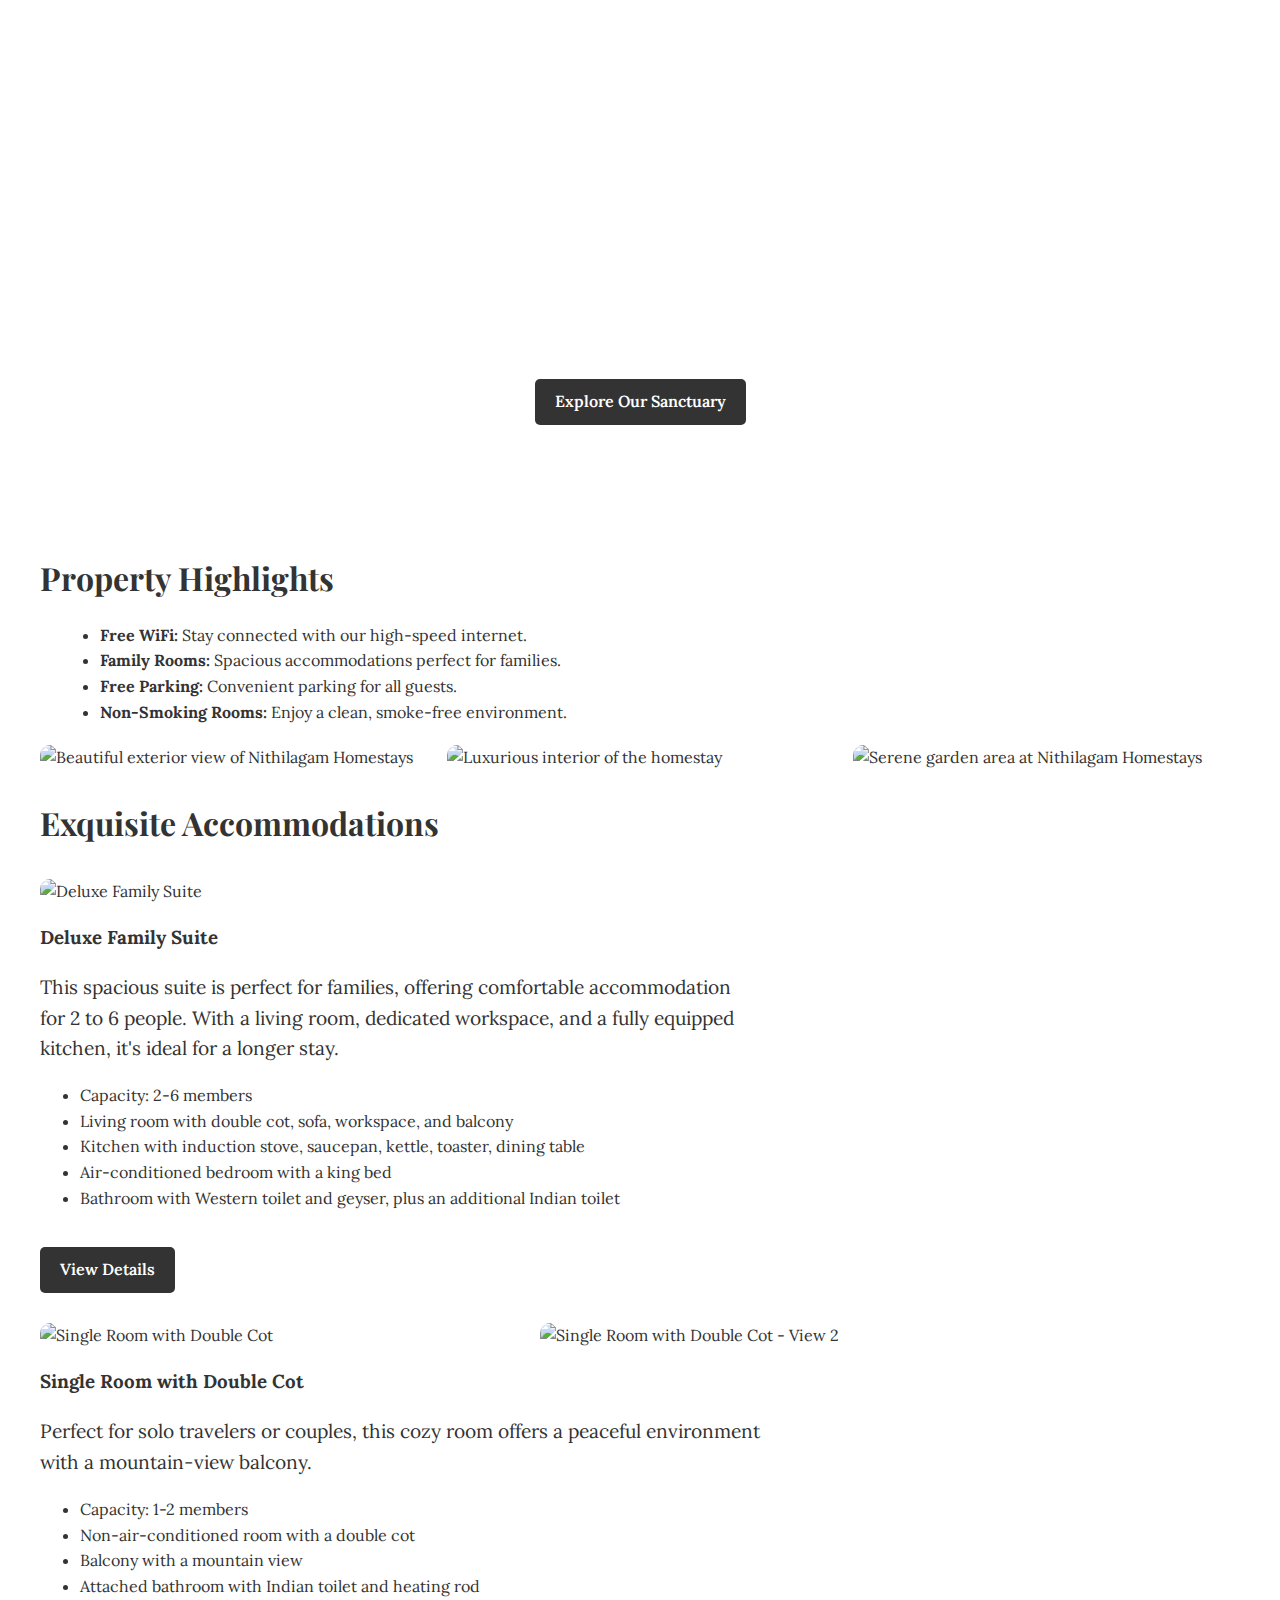
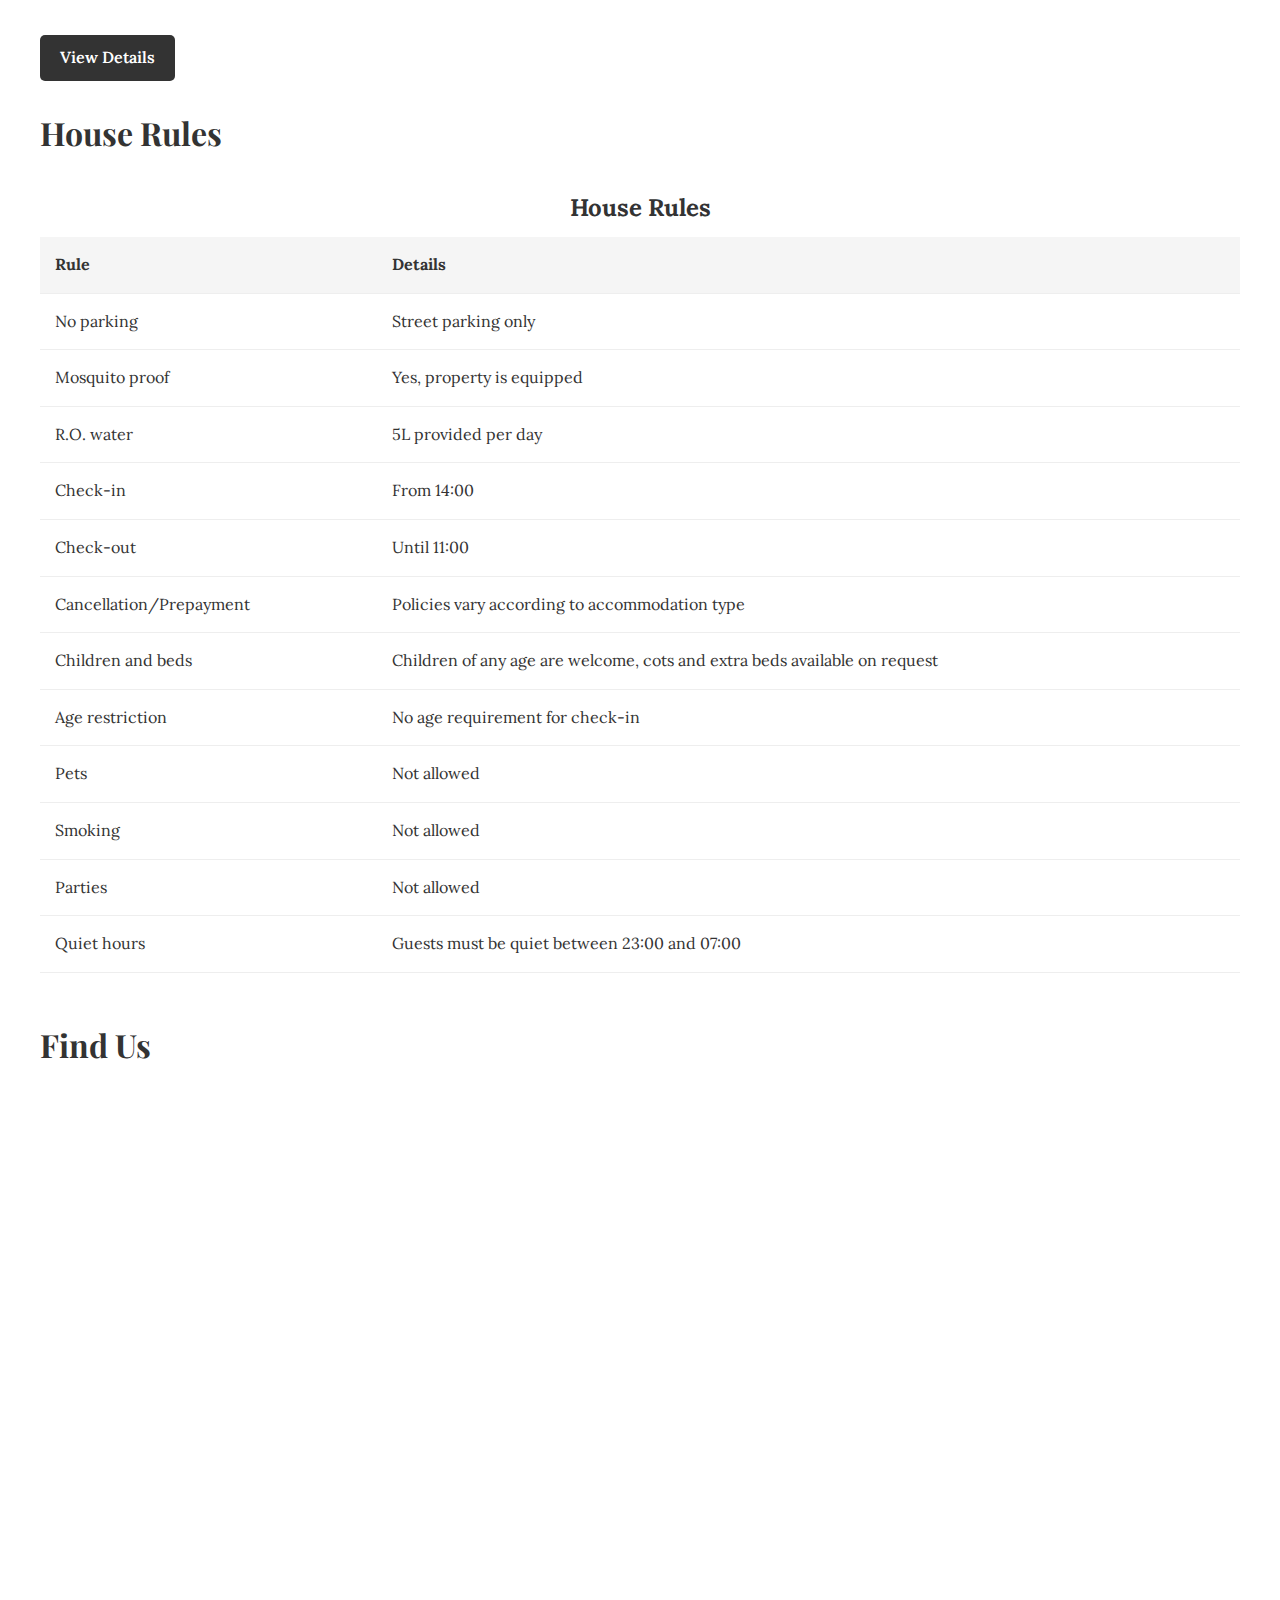
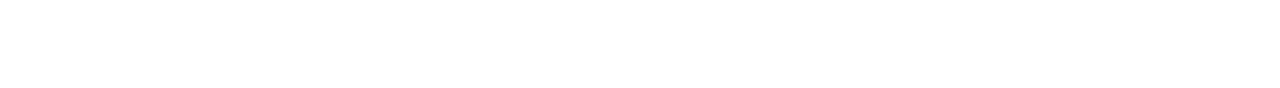
==== index.html @ 69c33ad0 "Update index.html" ====
<!DOCTYPE html>
<html lang="en">

<head>
    <meta charset="UTF-8">
    <meta name="viewport" content="width=device-width, initial-scale=1.0">
    <title>Nithilagam Homestays</title>
    <link rel="icon" href="https://github.com/varunleaf/Nithilagam.github.io/blob/main/public/download.jpeg" type="image/jpeg">
    <!-- Optimized Google Fonts Link -->
    <link href="https://fonts.googleapis.com/css2?family=Poppins:wght@400;600&family=Playfair+Display:wght@400;700&family=Lora:wght@400;700&display=swap" rel="stylesheet">
    <style>
        body {
            font-family: 'Lora', serif;
            margin: 0;
            padding: 0;
            color: #333;
            line-height: 1.6;
        }

        .container {
            max-width: 1200px;
            margin: 0 auto;
            padding: 20px;
        }

        header {
            text-align: center;
            padding: 0;
        }

        h1 {
            font-family: 'Playfair Display', serif;
            font-size: 3rem;
            font-weight: 700;
            margin-bottom: 10px;
        }

        p {
            font-size: 1.2rem;
            line-height: 1.6;
        }

        h2 {
            font-family: 'Playfair Display', serif;
            font-size: 2rem;
            font-weight: 700;
            margin-bottom: 20px;
        }

        .highlights ul {
            list-style: disc;
            margin-left: 20px;
        }

        .grid {
            display: grid;
            grid-template-columns: repeat(3, 1fr);
            gap: 20px;
            margin-top: 20px;
        }

        .grid img {
            width: 100%;
            height: auto;
            border-radius: 10px;
            loading: lazy;
        }

        .rooms .room {
            margin-top: 30px;
            display: flex;
            align-items: flex-start;
            flex-wrap: wrap;
        }

        .rooms .room img {
            width: 40%;
            margin-right: 20px;
            border-radius: 10px;
            loading: lazy;
        }

        .rooms .room .room-details {
            width: 60%;
        }

        .contact {
            margin-top: 50px;
        }

        .button {
            display: inline-block;
            background-color: #333;
            color: white;
            padding: 10px 20px;
            text-decoration: none;
            border-radius: 5px;
            margin-top: 20px;
            font-weight: 600;
            transition: background-color 0.3s;
        }

        .button:hover {
            background-color: #555;
        }

        .text-center {
            text-align: center;
        }

        .hero {
            background-size: cover;
            background-position: center;
            color: white;
            padding: 100px 0;
            text-align: center;
        }

        .map-container {
            position: relative;
            width: 100%;
            height: 0;
            padding-bottom: 56.25%;
            overflow: hidden;
            margin-top: 20px;
        }

        .map-container iframe {
            position: absolute;
            top: 0;
            left: 0;
            width: 100%;
            height: 100%;
        }

        /* Contact form styling */
        .contact-form input[type="text"],
        .contact-form input[type="email"],
        .contact-form textarea {
            width: 100%;
            padding: 10px;
            margin-bottom: 10px;
            border: 1px solid #ccc;
            border-radius: 5px;
        }

        .contact-form button[type="submit"] {
            background-color: #007bff;
            color: white;
            padding: 10px 20px;
            border: none;
            border-radius: 5px;
            cursor: pointer;
        }

        /* Table styling */
        table {
            width: 100%;
            border-collapse: collapse;
            margin-top: 30px;
            font-family: 'Lora', serif;
        }

        th,
        td {
            padding: 15px;
            text-align: left;
            border-bottom: 1px solid #eee;
        }

        th {
            background-color: #f5f5f5;
            font-weight: bold;
        }

        table caption {
            font-size: 1.5rem;
            font-weight: bold;
            margin-bottom: 10px;
            text-align: center;
        }

        /* Responsive Design Enhancements */
        @media (max-width: 768px) {
            .grid {
                grid-template-columns: 1fr;
            }

            .rooms .room {
                flex-direction: column;
                align-items: center;
            }

            .rooms .room img {
                width: 100%;
                margin-right: 0;
                margin-bottom: 20px;
            }

            .rooms .room .room-details {
                width: 100%;
            }
        }
    </style>
</head>

<body>
    <div class="container">
        <header>
            <div class="hero" style="background-image: url('https://raw.githubusercontent.com/varunleaf/Nithilagam.github.io/main/public/images/image_1.jpg');">
                <h1>Nithilagam Homestays</h1>
                <p>Indulge in the serenity and refined comfort of Nithilagam Homestays, a haven of tranquility nestled amidst the breathtaking landscapes of India. Our exclusive retreat offers discerning travelers an unforgettable escape, where personalized service and exquisite accommodations create an experience of unparalleled luxury.</p>
                <a class="button" href="https://www.booking.com/hotel/in/nithilagam-homestays.en-gb.html">Explore Our Sanctuary</a>
            </div>
        </header>

        <section class="highlights">
            <h2>Property Highlights</h2>
            <ul>
                <li><strong>Free WiFi:</strong> Stay connected with our high-speed internet.</li>
                <li><strong>Family Rooms:</strong> Spacious accommodations perfect for families.</li>
                <li><strong>Free Parking:</strong> Convenient parking for all guests.</li>
                <li><strong>Non-Smoking Rooms:</strong> Enjoy a clean, smoke-free environment.</li>
            </ul>
            <div class="grid">
                <img src="https://raw.githubusercontent.com/varunleaf/Nithilagam.github.io/main/public/images/image_1.jpg" alt="Beautiful exterior view of Nithilagam Homestays" loading="lazy">
                <img src="https://raw.githubusercontent.com/varunleaf/Nithilagam.github.io/main/public/images/image_2.jpg" alt="Luxurious interior of the homestay" loading="lazy">
                <img src="https://raw.githubusercontent.com/varunleaf/Nithilagam.github.io/main/public/images/image_3.jpg" alt="Serene garden area at Nithilagam Homestays" loading="lazy">
            </div>
        </section>

        <section class="rooms">
            <h2>Exquisite Accommodations</h2>

            <!-- Deluxe Family Suite -->
            <div class="room">
                <img src="https://raw.githubusercontent.com/varunleaf/Nithilagam.github.io/main/public/images/image_4.jpg" alt="Deluxe Family Suite" loading="lazy">
                <div class="room-details">
                    <h3>Deluxe Family Suite</h3>
                    <p>This spacious suite is perfect for families, offering comfortable accommodation for 2 to 6 people. With a living room, dedicated workspace, and a fully equipped kitchen, it's ideal for a longer stay.</p>
                    <ul>
                        <li>Capacity: 2-6 members</li>
                        <li>Living room with double cot, sofa, workspace, and balcony</li>
                        <li>Kitchen with induction stove, saucepan, kettle, toaster, dining table</li>
                        <li>Air-conditioned bedroom with a king bed</li>
                        <li>Bathroom with Western toilet and geyser, plus an additional Indian toilet</li>
                    </ul>
                    <a href="https://www.booking.com/hotel/in/nithilagam-homestays.en-gb.html" class="button">View Details</a>
                </div>
            </div>

            <!-- Single Room with Double Cot -->
            <div class="room">
                <img src="https://raw.githubusercontent.com/varunleaf/Nithilagam.github.io/main/public/images/image_7.jpg" alt="Single Room with Double Cot" loading="lazy">
                <img src="https://raw.githubusercontent.com/varunleaf/Nithilagam.github.io/main/public/images/image_8.jpg" alt="Single Room with Double Cot - View 2" loading="lazy">
                <div class="room-details">
                    <h3>Single Room with Double Cot</h3>
                    <p>Perfect for solo travelers or couples, this cozy room offers a peaceful environment with a mountain-view balcony.</p>
                    <ul>
                        <li>Capacity: 1-2 members</li>
                        <li>Non-air-conditioned room with a double cot</li>
                        <li>Balcony with a mountain view</li>
                        <li>Attached bathroom with Indian toilet and heating rod</li>
                    </ul>
                    <a href="https://www.booking.com/hotel/in/nithilagam-homestays.en-gb.html" class="button">View Details</a>
                </div>
            </div>
        </section>

        <section class="rules">
            <h2>House Rules</h2>
            <table>
                <caption>House Rules</caption>
                <thead>
                    <tr>
                        <th>Rule</th>
                        <th>Details</th>
                    </tr>
                </thead>
                <tbody>
                    <tr>
                        <td>No parking</td>
                        <td>Street parking only</td>
                    </tr>
                    <tr>
                        <td>Mosquito proof</td>
                        <td>Yes, property is equipped</td>
                    </tr>
                    <tr>
                        <td>R.O. water</td>
                        <td>5L provided per day</td>
                    </tr>
                    <tr>
                        <td>Check-in</td>
                        <td>From 14:00</td>
                    </tr>
                    <tr>
                        <td>Check-out</td>
                        <td>Until 11:00</td>
                    </tr>
                    <tr>
                        <td>Cancellation/Prepayment</td>
                        <td>Policies vary according to accommodation type</td>
                    </tr>
                    <tr>
                        <td>Children and beds</td>
                        <td>Children of any age are welcome, cots and extra beds available on request</td>
                    </tr>
                    <tr>
                        <td>Age restriction</td>
                        <td>No age requirement for check-in</td>
                    </tr>
                    <tr>
                        <td>Pets</td>
                        <td>Not allowed</td>
                    </tr>
                    <tr>
                        <td>Smoking</td>
                        <td>Not allowed</td>
                    </tr>
                    <tr>
                        <td>Parties</td>
                        <td>Not allowed</td>
                    </tr>
                    <tr>
                        <td>Quiet hours</td>
                        <td>Guests must be quiet between 23:00 and 07:00</td>
                    </tr>
                </tbody>
            </table>
        </section>

        <section class="map-container">
            <h2>Find Us</h2>
            <iframe src="https://www.google.com/maps?q=63MC+QW+Tiruvannamalai,+Tamil+Nadu&output=embed" frameborder="0" allowfullscreen></iframe>
        </section>
    </div>
</body>

</html>
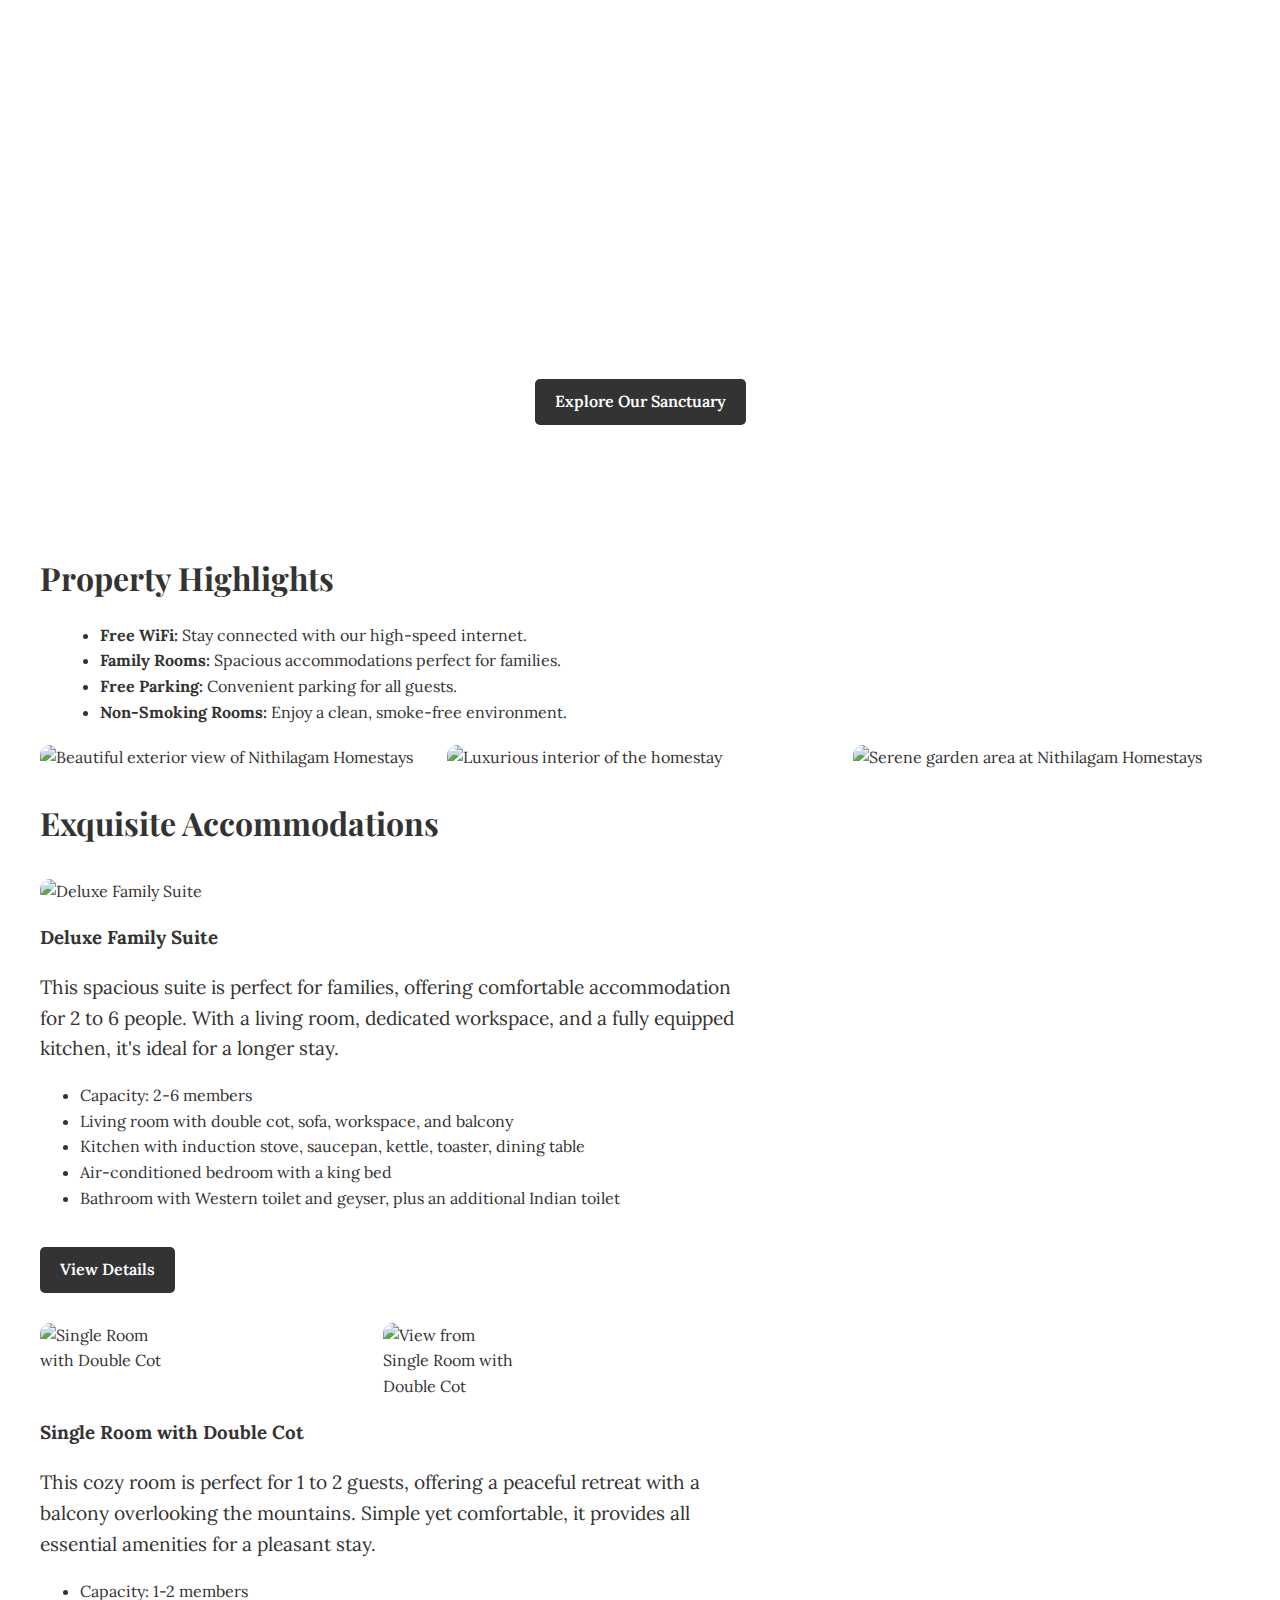
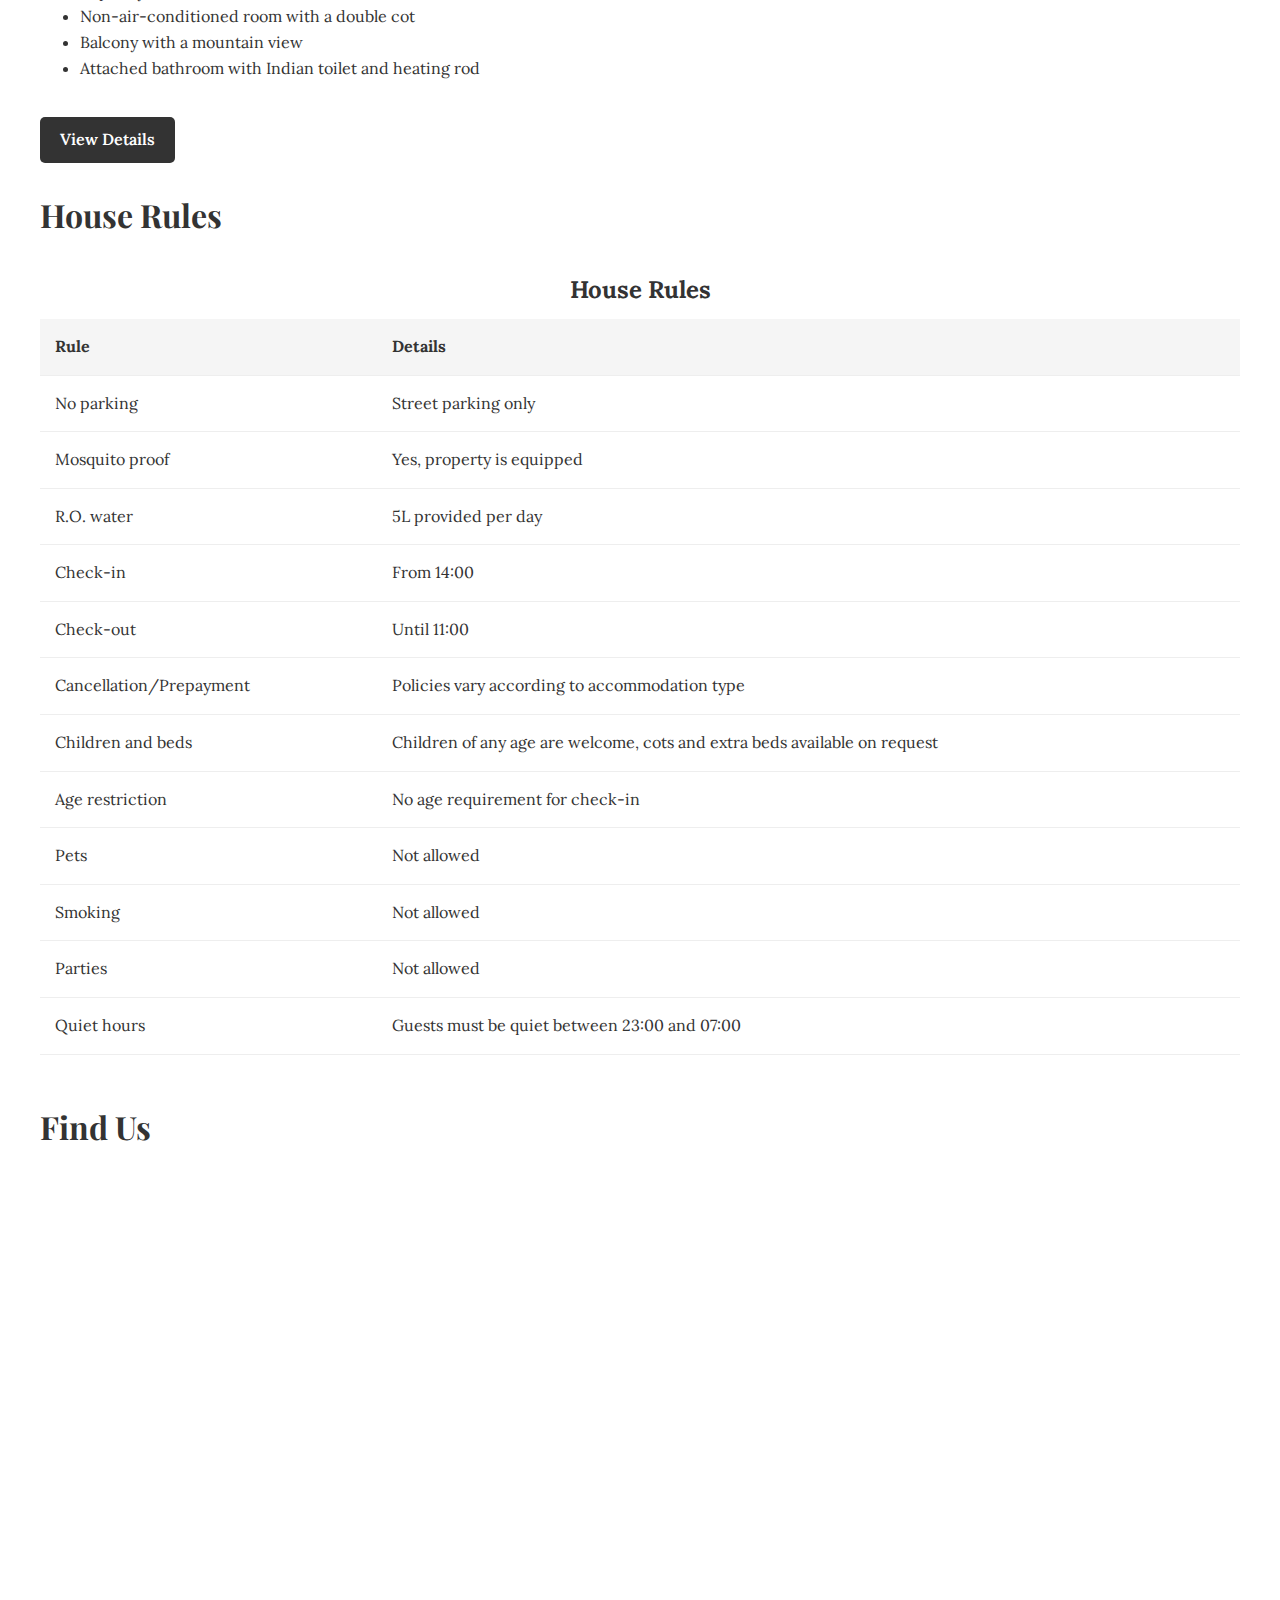
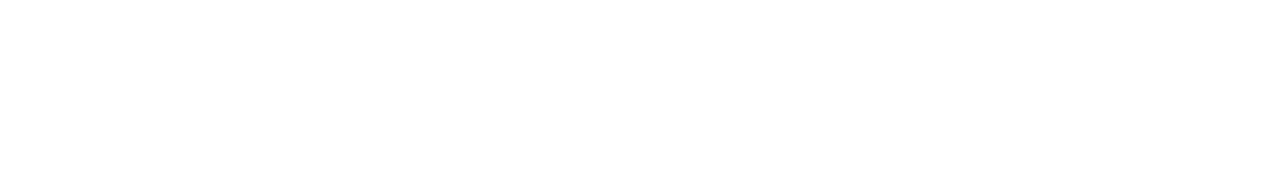
==== commit 2c1c272c: "Update index.html" ====
--- a/index.html
+++ b/index.html
@@ -200,6 +200,18 @@
             .rooms .room .room-details {
                 width: 100%;
             }
+        }
+
+        /* Compact Images */
+        .compact-images {
+            display: grid;
+            grid-template-columns: 1fr 1fr;
+            gap: 10px;
+        }
+
+        .compact-images img {
+            width: 100%;
+            border-radius: 10px;
         }
     </style>
 </head>
@@ -251,11 +263,13 @@
 
             <!-- Single Room with Double Cot -->
             <div class="room">
-                <img src="https://raw.githubusercontent.com/varunleaf/Nithilagam.github.io/main/public/images/image_7.jpg" alt="Single Room with Double Cot" loading="lazy">
-                <img src="https://raw.githubusercontent.com/varunleaf/Nithilagam.github.io/main/public/images/image_8.jpg" alt="Single Room with Double Cot - View 2" loading="lazy">
+                <div class="compact-images">
+                    <img src="https://raw.githubusercontent.com/varunleaf/Nithilagam.github.io/main/public/images/image_7.jpg" alt="Single Room with Double Cot" loading="lazy">
+                    <img src="https://raw.githubusercontent.com/varunleaf/Nithilagam.github.io/main/public/images/image_8.jpg" alt="View from Single Room with Double Cot" loading="lazy">
+                </div>
                 <div class="room-details">
                     <h3>Single Room with Double Cot</h3>
-                    <p>Perfect for solo travelers or couples, this cozy room offers a peaceful environment with a mountain-view balcony.</p>
+                    <p>This cozy room is perfect for 1 to 2 guests, offering a peaceful retreat with a balcony overlooking the mountains. Simple yet comfortable, it provides all essential amenities for a pleasant stay.</p>
                     <ul>
                         <li>Capacity: 1-2 members</li>
                         <li>Non-air-conditioned room with a double cot</li>
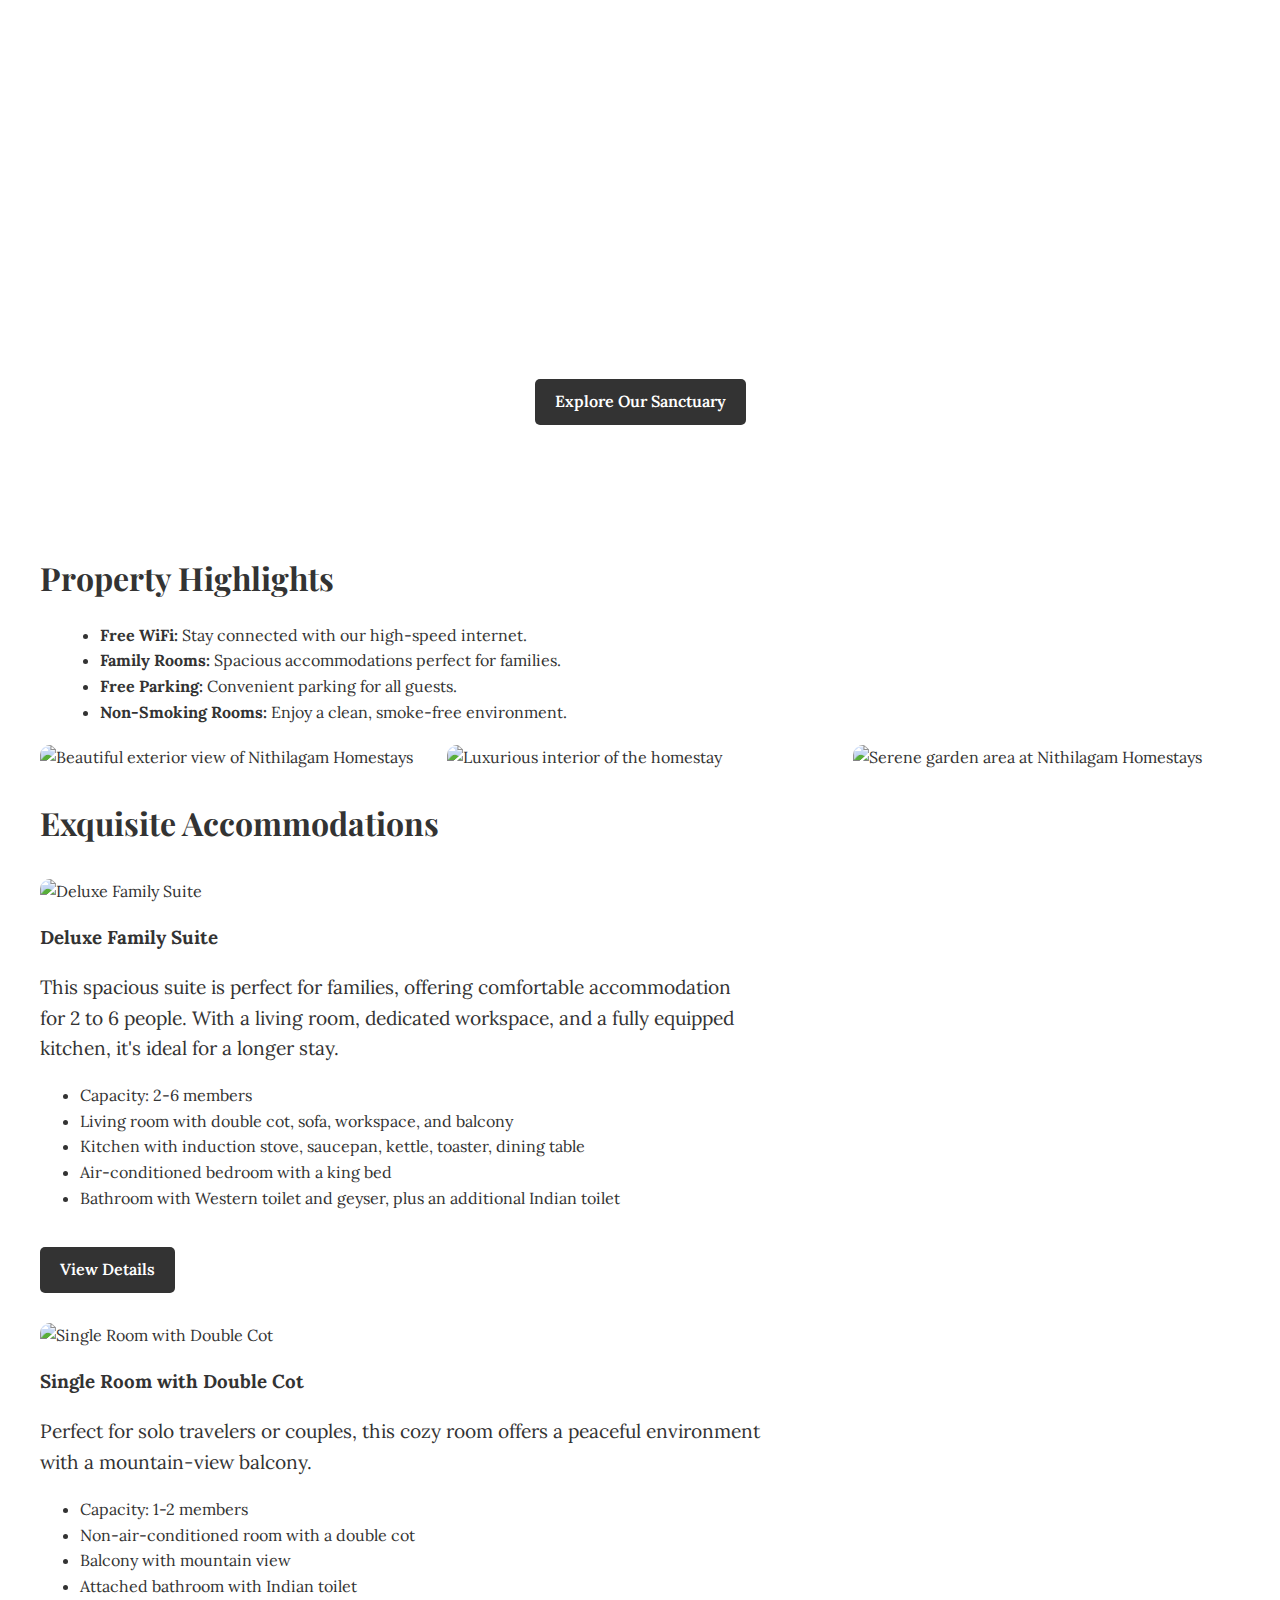
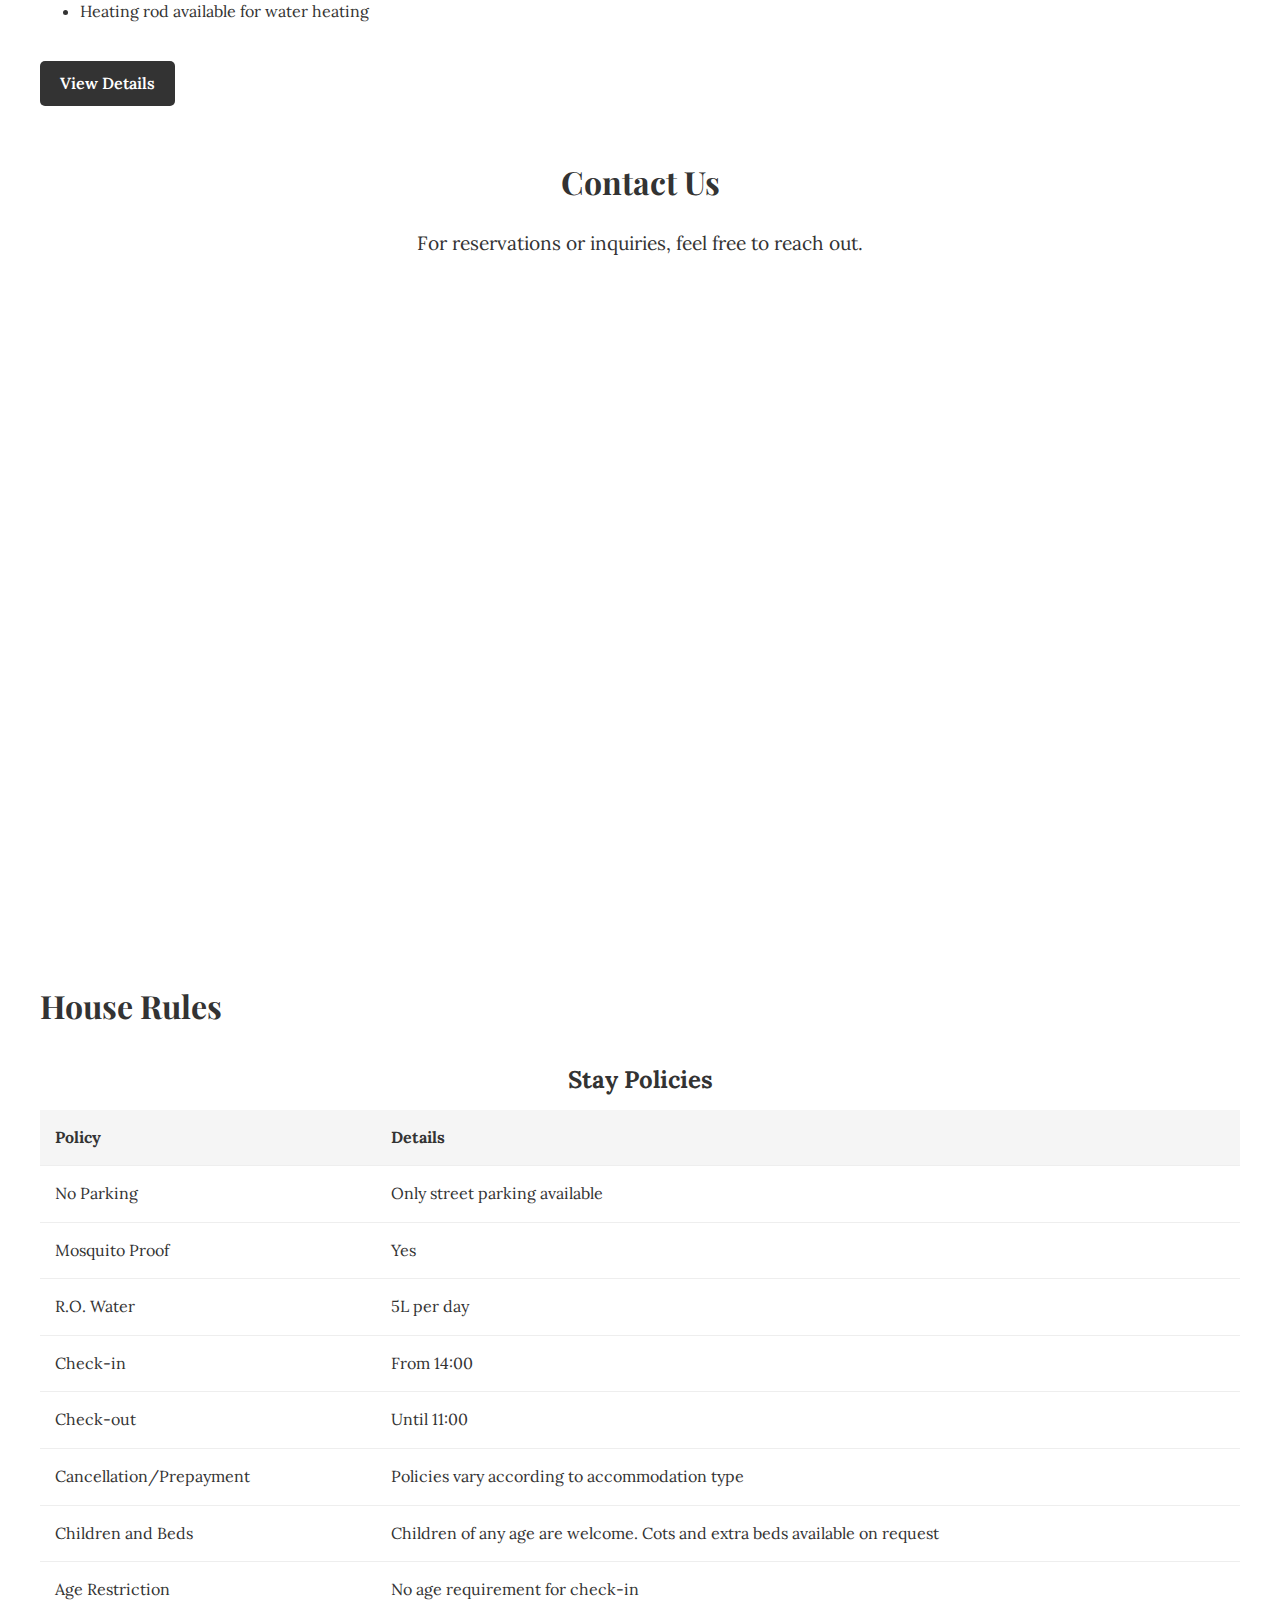
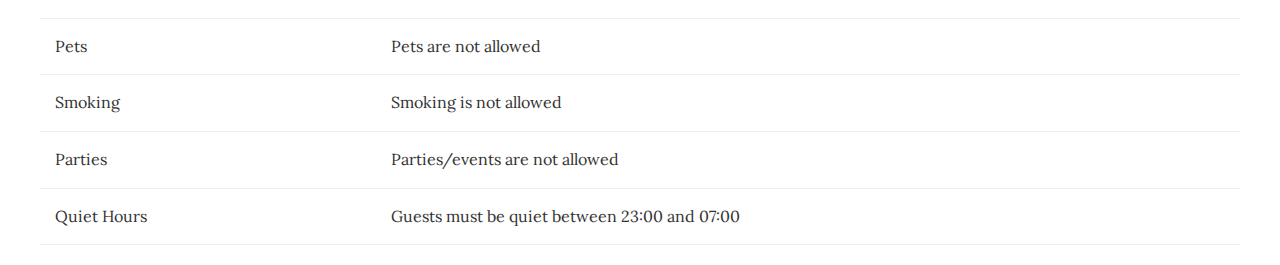
==== commit 17df5f28: "Update index.html" ====
--- a/index.html
+++ b/index.html
@@ -200,18 +200,6 @@
             .rooms .room .room-details {
                 width: 100%;
             }
-        }
-
-        /* Compact Images */
-        .compact-images {
-            display: grid;
-            grid-template-columns: 1fr 1fr;
-            gap: 10px;
-        }
-
-        .compact-images img {
-            width: 100%;
-            border-radius: 10px;
         }
     </style>
 </head>
@@ -263,90 +251,89 @@
 
             <!-- Single Room with Double Cot -->
             <div class="room">
-                <div class="compact-images">
-                    <img src="https://raw.githubusercontent.com/varunleaf/Nithilagam.github.io/main/public/images/image_7.jpg" alt="Single Room with Double Cot" loading="lazy">
-                    <img src="https://raw.githubusercontent.com/varunleaf/Nithilagam.github.io/main/public/images/image_8.jpg" alt="View from Single Room with Double Cot" loading="lazy">
-                </div>
+                <img src="https://raw.githubusercontent.com/varunleaf/Nithilagam.github.io/main/public/images/image_5.jpg" alt="Single Room with Double Cot" loading="lazy">
                 <div class="room-details">
                     <h3>Single Room with Double Cot</h3>
-                    <p>This cozy room is perfect for 1 to 2 guests, offering a peaceful retreat with a balcony overlooking the mountains. Simple yet comfortable, it provides all essential amenities for a pleasant stay.</p>
+                    <p>Perfect for solo travelers or couples, this cozy room offers a peaceful environment with a mountain-view balcony.</p>
                     <ul>
                         <li>Capacity: 1-2 members</li>
                         <li>Non-air-conditioned room with a double cot</li>
-                        <li>Balcony with a mountain view</li>
-                        <li>Attached bathroom with Indian toilet and heating rod</li>
+                        <li>Balcony with mountain view</li>
+                        <li>Attached bathroom with Indian toilet</li>
+                        <li>Heating rod available for water heating</li>
                     </ul>
                     <a href="https://www.booking.com/hotel/in/nithilagam-homestays.en-gb.html" class="button">View Details</a>
                 </div>
             </div>
         </section>
 
+        <section class="contact">
+            <h2 class="text-center">Contact Us</h2>
+            <p class="text-center">For reservations or inquiries, feel free to reach out.</p>
+
+            <div class="map-container">
+                <iframe src="https://maps.google.com/maps?q=63MC%2BQW%20Tiruvannamalai%2C%20Tamil%20Nadu&t=&z=13&ie=UTF8&iwloc=&output=embed" frameborder="0" style="border:0;" allowfullscreen="" aria-hidden="false" tabindex="0"></iframe>
+            </div>
+        </section>
+
+        <!-- House Rules Section -->
         <section class="rules">
             <h2>House Rules</h2>
             <table>
-                <caption>House Rules</caption>
-                <thead>
-                    <tr>
-                        <th>Rule</th>
-                        <th>Details</th>
-                    </tr>
-                </thead>
-                <tbody>
-                    <tr>
-                        <td>No parking</td>
-                        <td>Street parking only</td>
-                    </tr>
-                    <tr>
-                        <td>Mosquito proof</td>
-                        <td>Yes, property is equipped</td>
-                    </tr>
-                    <tr>
-                        <td>R.O. water</td>
-                        <td>5L provided per day</td>
-                    </tr>
-                    <tr>
-                        <td>Check-in</td>
-                        <td>From 14:00</td>
-                    </tr>
-                    <tr>
-                        <td>Check-out</td>
-                        <td>Until 11:00</td>
-                    </tr>
-                    <tr>
-                        <td>Cancellation/Prepayment</td>
-                        <td>Policies vary according to accommodation type</td>
-                    </tr>
-                    <tr>
-                        <td>Children and beds</td>
-                        <td>Children of any age are welcome, cots and extra beds available on request</td>
-                    </tr>
-                    <tr>
-                        <td>Age restriction</td>
-                        <td>No age requirement for check-in</td>
-                    </tr>
-                    <tr>
-                        <td>Pets</td>
-                        <td>Not allowed</td>
-                    </tr>
-                    <tr>
-                        <td>Smoking</td>
-                        <td>Not allowed</td>
-                    </tr>
-                    <tr>
-                        <td>Parties</td>
-                        <td>Not allowed</td>
-                    </tr>
-                    <tr>
-                        <td>Quiet hours</td>
-                        <td>Guests must be quiet between 23:00 and 07:00</td>
-                    </tr>
-                </tbody>
+                <caption>Stay Policies</caption>
+                <tr>
+                    <th>Policy</th>
+                    <th>Details</th>
+                </tr>
+                <tr>
+                    <td>No Parking</td>
+                    <td>Only street parking available</td>
+                </tr>
+                <tr>
+                    <td>Mosquito Proof</td>
+                    <td>Yes</td>
+                </tr>
+                <tr>
+                    <td>R.O. Water</td>
+                    <td>5L per day</td>
+                </tr>
+                <tr>
+                    <td>Check-in</td>
+                    <td>From 14:00</td>
+                </tr>
+                <tr>
+                    <td>Check-out</td>
+                    <td>Until 11:00</td>
+                </tr>
+                <tr>
+                    <td>Cancellation/Prepayment</td>
+                    <td>Policies vary according to accommodation type</td>
+                </tr>
+                <tr>
+                    <td>Children and Beds</td>
+                    <td>Children of any age are welcome. Cots and extra beds available on request</td>
+                </tr>
+                <tr>
+                    <td>Age Restriction</td>
+                    <td>No age requirement for check-in</td>
+                </tr>
+                <tr>
+                    <td>Pets</td>
+                    <td>Pets are not allowed</td>
+                </tr>
+                <tr>
+                    <td>Smoking</td>
+                    <td>Smoking is not allowed</td>
+                </tr>
+                <tr>
+                    <td>Parties</td>
+                    <td>Parties/events are not allowed</td>
+                </tr>
+                <tr>
+                    <td>Quiet Hours</td>
+                    <td>Guests must be quiet between 23:00 and 07:00</td>
+                </tr>
             </table>
-        </section>
-
-        <section class="map-container">
-            <h2>Find Us</h2>
-            <iframe src="https://www.google.com/maps?q=63MC+QW+Tiruvannamalai,+Tamil+Nadu&output=embed" frameborder="0" allowfullscreen></iframe>
         </section>
     </div>
 </body>
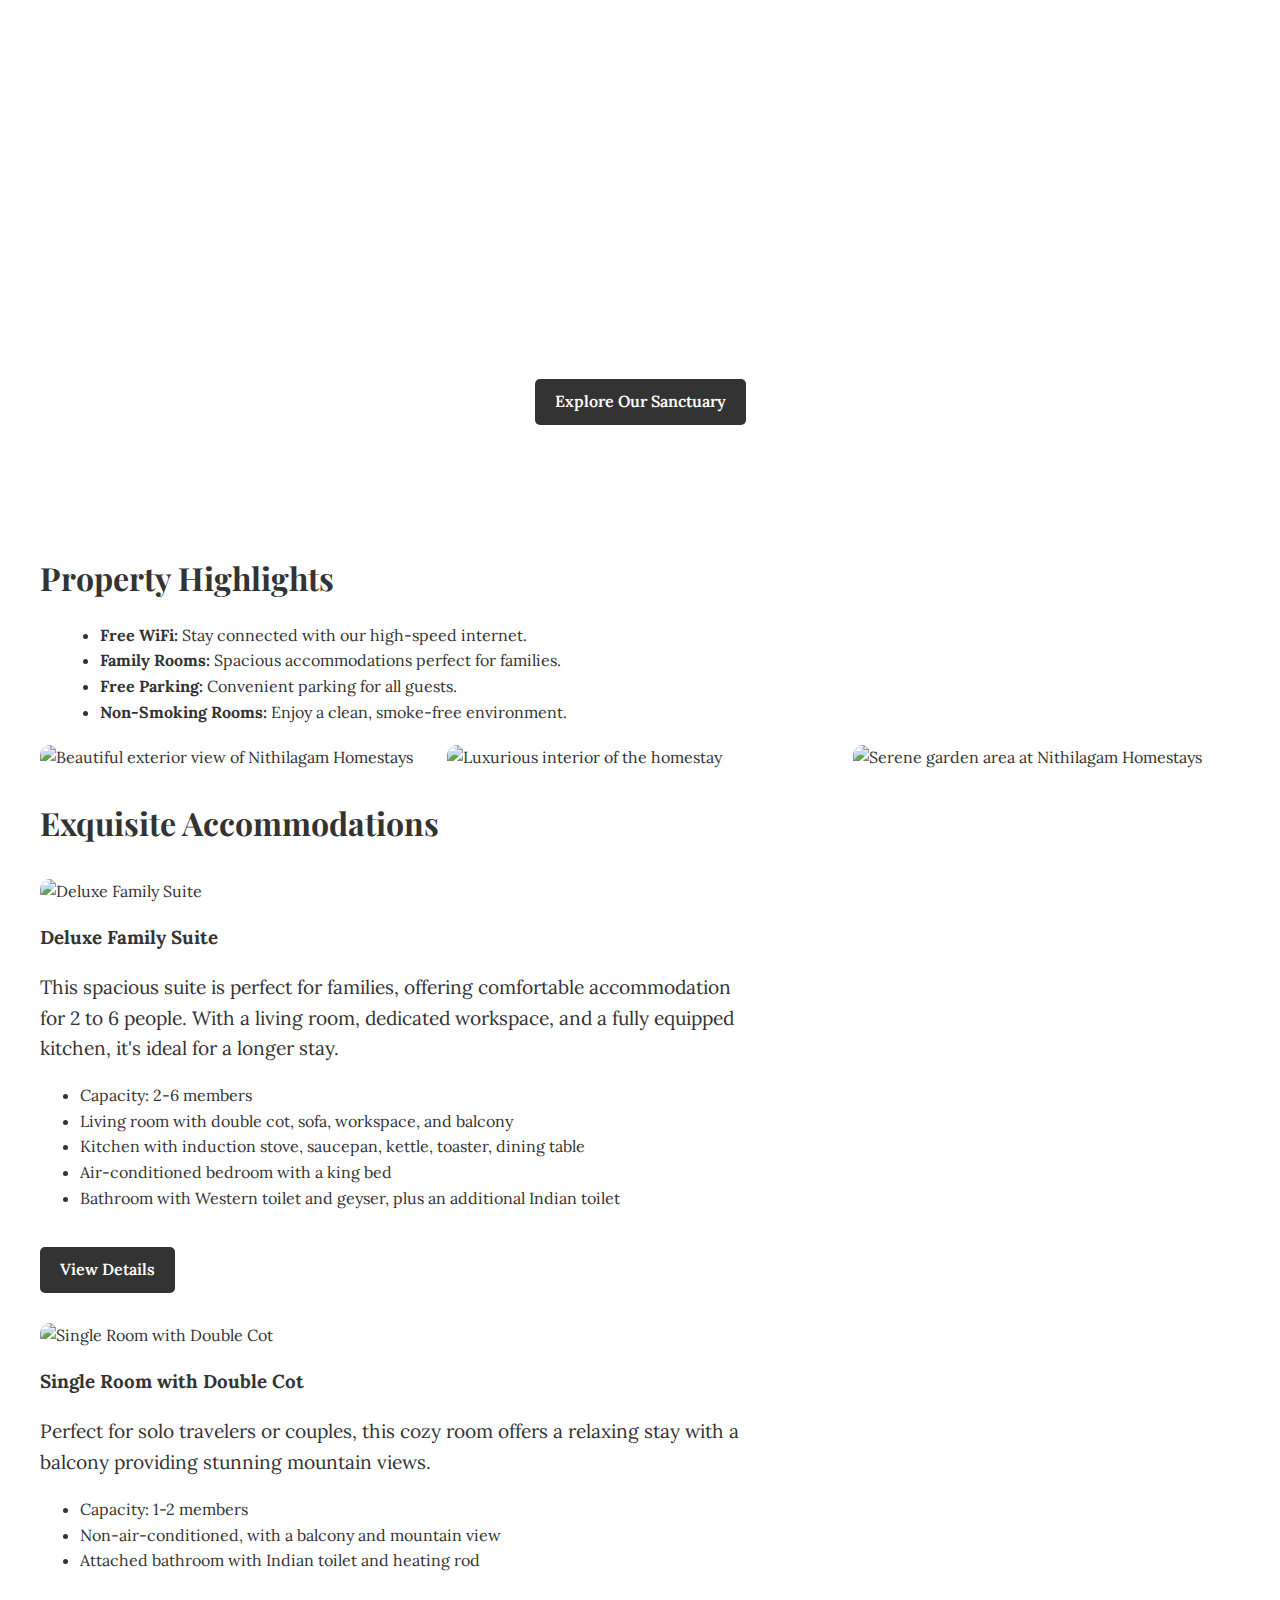
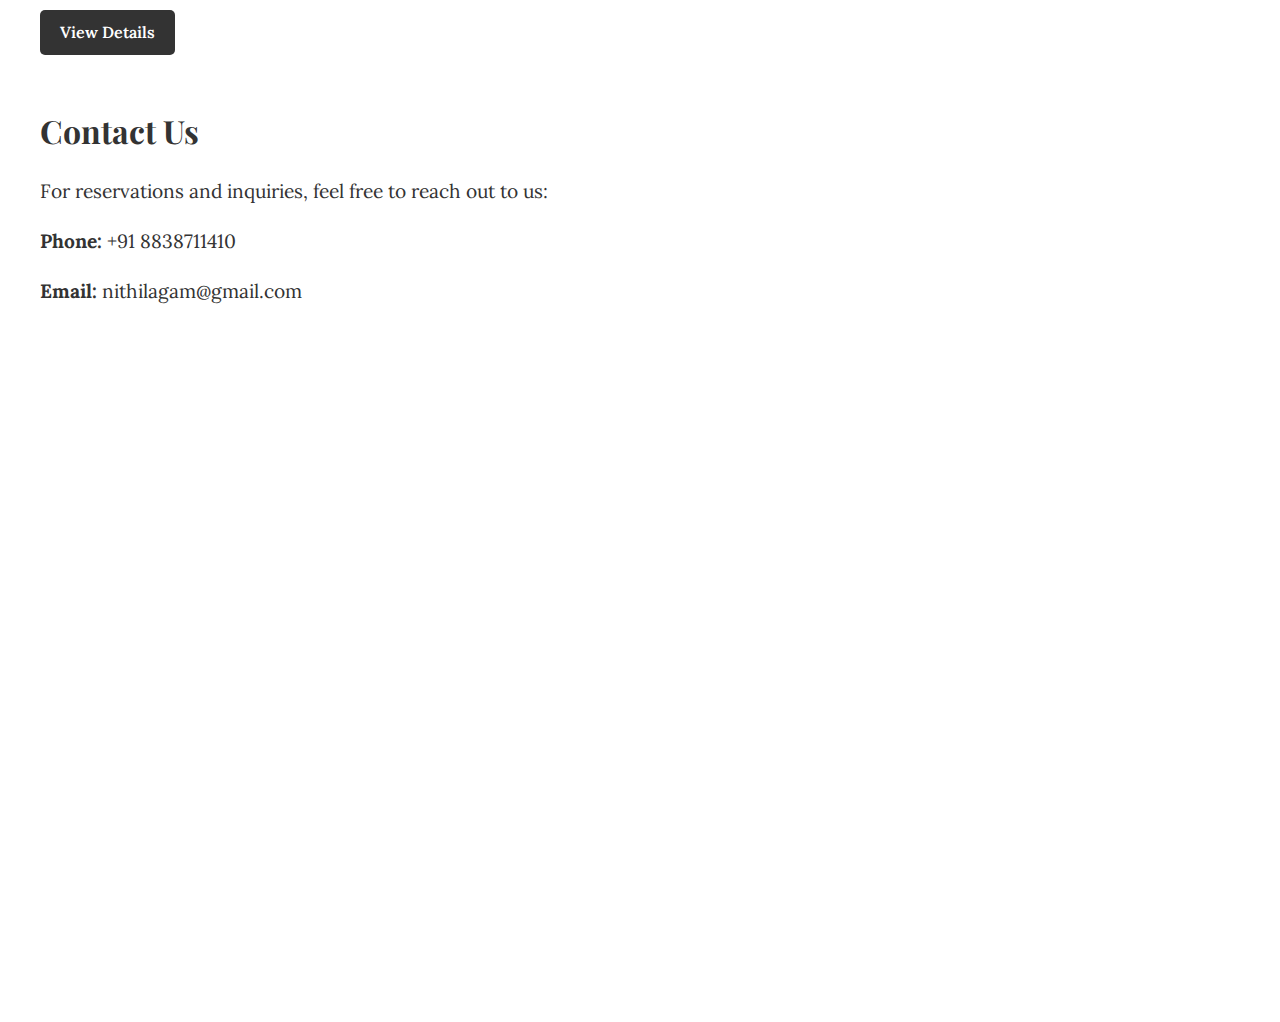
==== commit b0f08975: "Update index.html" ====
--- a/index.html
+++ b/index.html
@@ -210,7 +210,7 @@
             <div class="hero" style="background-image: url('https://raw.githubusercontent.com/varunleaf/Nithilagam.github.io/main/public/images/image_1.jpg');">
                 <h1>Nithilagam Homestays</h1>
                 <p>Indulge in the serenity and refined comfort of Nithilagam Homestays, a haven of tranquility nestled amidst the breathtaking landscapes of India. Our exclusive retreat offers discerning travelers an unforgettable escape, where personalized service and exquisite accommodations create an experience of unparalleled luxury.</p>
-                <a class="button" href="https://www.booking.com/hotel/in/nithilagam-homestays.en-gb.html">Explore Our Sanctuary</a>
+                <a class="button" href="https://www.airbnb.co.in/rooms/1183996857070601185?locale=en&_set_bev_on_new_domain=1729102076_EAMTMwZTE2MmVjMW&source_impression_id=p3_1729102114_P3C9B2oW1tT9l3I_">Explore Our Sanctuary</a>
             </div>
         </header>
 
@@ -245,7 +245,7 @@
                         <li>Air-conditioned bedroom with a king bed</li>
                         <li>Bathroom with Western toilet and geyser, plus an additional Indian toilet</li>
                     </ul>
-                    <a href="https://www.booking.com/hotel/in/nithilagam-homestays.en-gb.html" class="button">View Details</a>
+                    <a href="https://www.airbnb.co.in/rooms/1183996857070601185?locale=en&_set_bev_on_new_domain=1729102076_EAMTMwZTE2MmVjMW&source_impression_id=p3_1729102114_P3C9B2oW1tT9l3I_" class="button">View Details</a>
                 </div>
             </div>
 
@@ -254,86 +254,27 @@
                 <img src="https://raw.githubusercontent.com/varunleaf/Nithilagam.github.io/main/public/images/image_5.jpg" alt="Single Room with Double Cot" loading="lazy">
                 <div class="room-details">
                     <h3>Single Room with Double Cot</h3>
-                    <p>Perfect for solo travelers or couples, this cozy room offers a peaceful environment with a mountain-view balcony.</p>
+                    <p>Perfect for solo travelers or couples, this cozy room offers a relaxing stay with a balcony providing stunning mountain views.</p>
                     <ul>
                         <li>Capacity: 1-2 members</li>
-                        <li>Non-air-conditioned room with a double cot</li>
-                        <li>Balcony with mountain view</li>
-                        <li>Attached bathroom with Indian toilet</li>
-                        <li>Heating rod available for water heating</li>
+                        <li>Non-air-conditioned, with a balcony and mountain view</li>
+                        <li>Attached bathroom with Indian toilet and heating rod</li>
                     </ul>
-                    <a href="https://www.booking.com/hotel/in/nithilagam-homestays.en-gb.html" class="button">View Details</a>
+                    <a href="https://www.airbnb.co.in/rooms/1183996857070601185?locale=en&_set_bev_on_new_domain=1729102076_EAMTMwZTE2MmVjMW&source_impression_id=p3_1729102114_P3C9B2oW1tT9l3I_" class="button">View Details</a>
                 </div>
             </div>
         </section>
 
         <section class="contact">
-            <h2 class="text-center">Contact Us</h2>
-            <p class="text-center">For reservations or inquiries, feel free to reach out.</p>
-
+            <h2>Contact Us</h2>
+            <p>For reservations and inquiries, feel free to reach out to us:</p>
+            <p><strong>Phone:</strong> +91 8838711410</p>
+            <p><strong>Email:</strong> nithilagam@gmail.com</p>
+
+            <!-- Embedded Google Map -->
             <div class="map-container">
-                <iframe src="https://maps.google.com/maps?q=63MC%2BQW%20Tiruvannamalai%2C%20Tamil%20Nadu&t=&z=13&ie=UTF8&iwloc=&output=embed" frameborder="0" style="border:0;" allowfullscreen="" aria-hidden="false" tabindex="0"></iframe>
-            </div>
-        </section>
-
-        <!-- House Rules Section -->
-        <section class="rules">
-            <h2>House Rules</h2>
-            <table>
-                <caption>Stay Policies</caption>
-                <tr>
-                    <th>Policy</th>
-                    <th>Details</th>
-                </tr>
-                <tr>
-                    <td>No Parking</td>
-                    <td>Only street parking available</td>
-                </tr>
-                <tr>
-                    <td>Mosquito Proof</td>
-                    <td>Yes</td>
-                </tr>
-                <tr>
-                    <td>R.O. Water</td>
-                    <td>5L per day</td>
-                </tr>
-                <tr>
-                    <td>Check-in</td>
-                    <td>From 14:00</td>
-                </tr>
-                <tr>
-                    <td>Check-out</td>
-                    <td>Until 11:00</td>
-                </tr>
-                <tr>
-                    <td>Cancellation/Prepayment</td>
-                    <td>Policies vary according to accommodation type</td>
-                </tr>
-                <tr>
-                    <td>Children and Beds</td>
-                    <td>Children of any age are welcome. Cots and extra beds available on request</td>
-                </tr>
-                <tr>
-                    <td>Age Restriction</td>
-                    <td>No age requirement for check-in</td>
-                </tr>
-                <tr>
-                    <td>Pets</td>
-                    <td>Pets are not allowed</td>
-                </tr>
-                <tr>
-                    <td>Smoking</td>
-                    <td>Smoking is not allowed</td>
-                </tr>
-                <tr>
-                    <td>Parties</td>
-                    <td>Parties/events are not allowed</td>
-                </tr>
-                <tr>
-                    <td>Quiet Hours</td>
-                    <td>Guests must be quiet between 23:00 and 07:00</td>
-                </tr>
-            </table>
+                <iframe src="https://maps.google.com/maps?q=63MC+QW%20Tiruvannamalai&t=&z=13&ie=UTF8&iwloc=&output=embed" frameborder="0" allowfullscreen></iframe>
+            </div>
         </section>
     </div>
 </body>
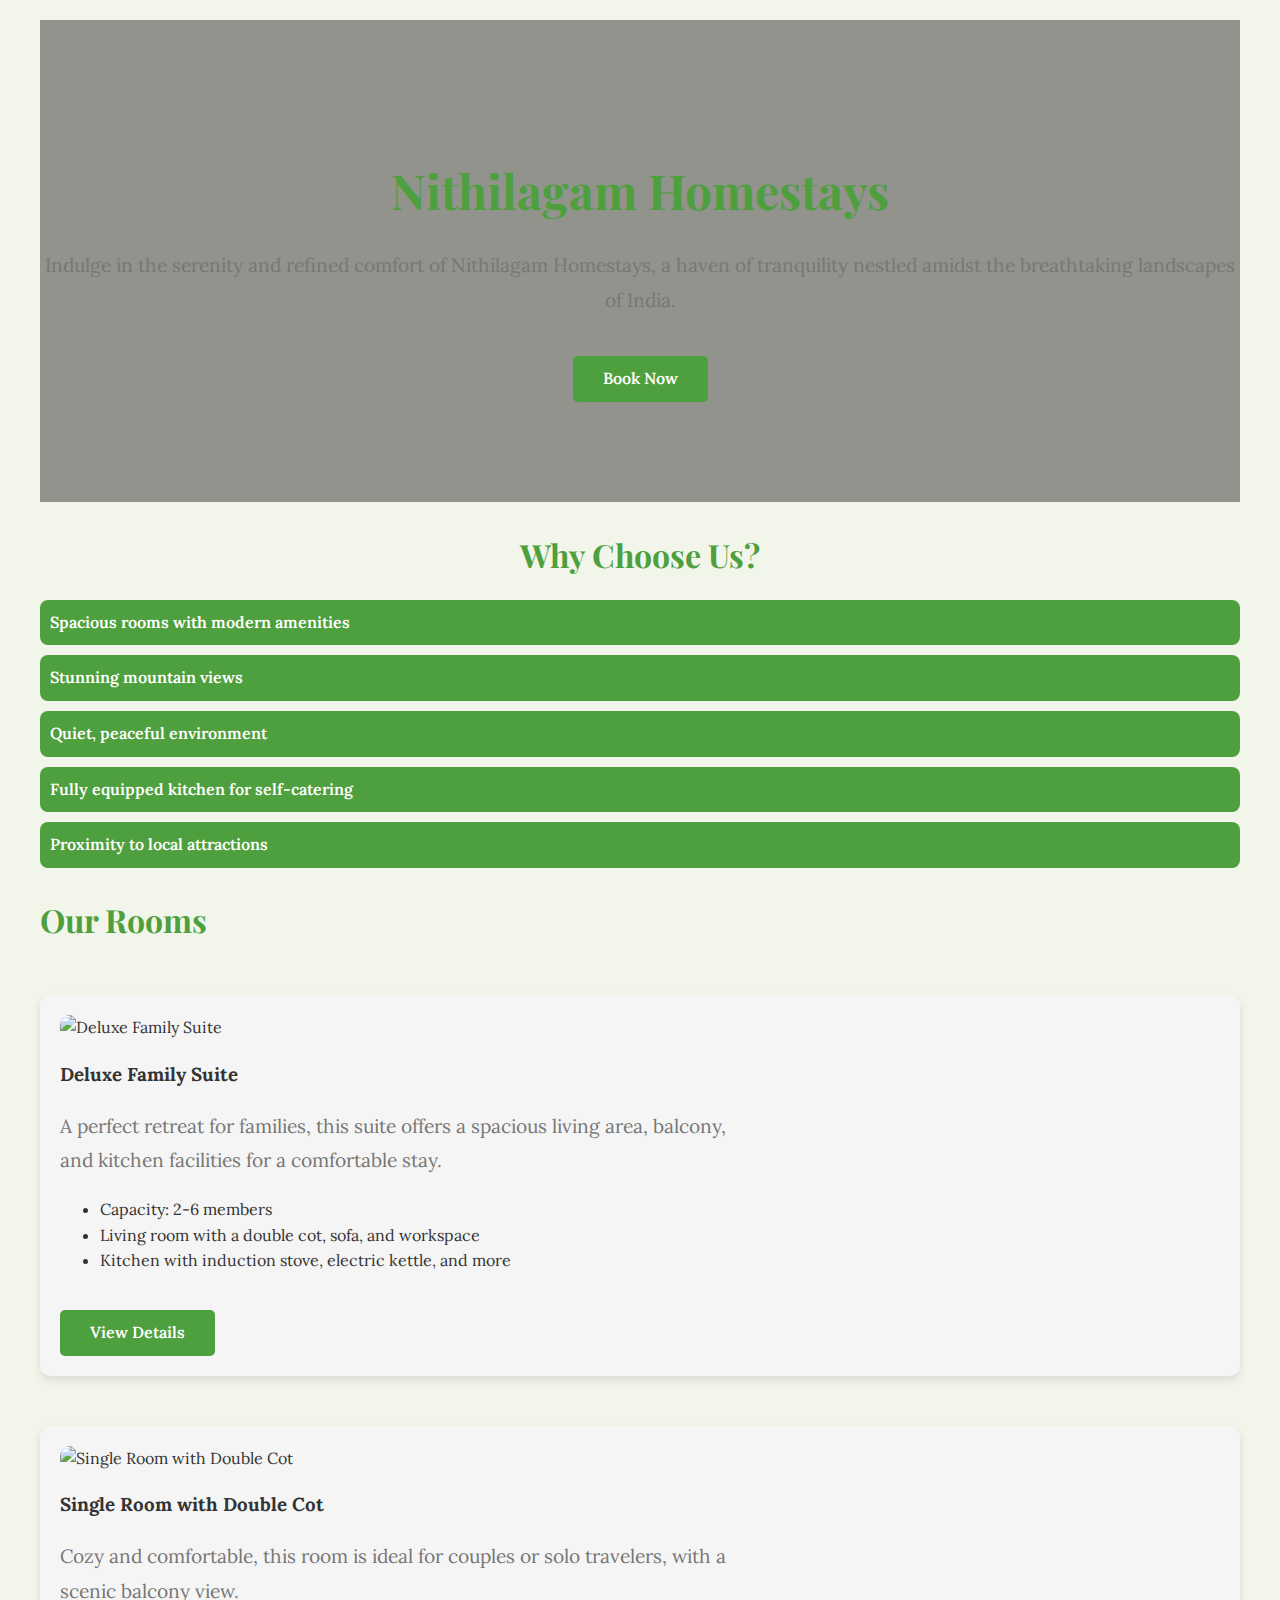
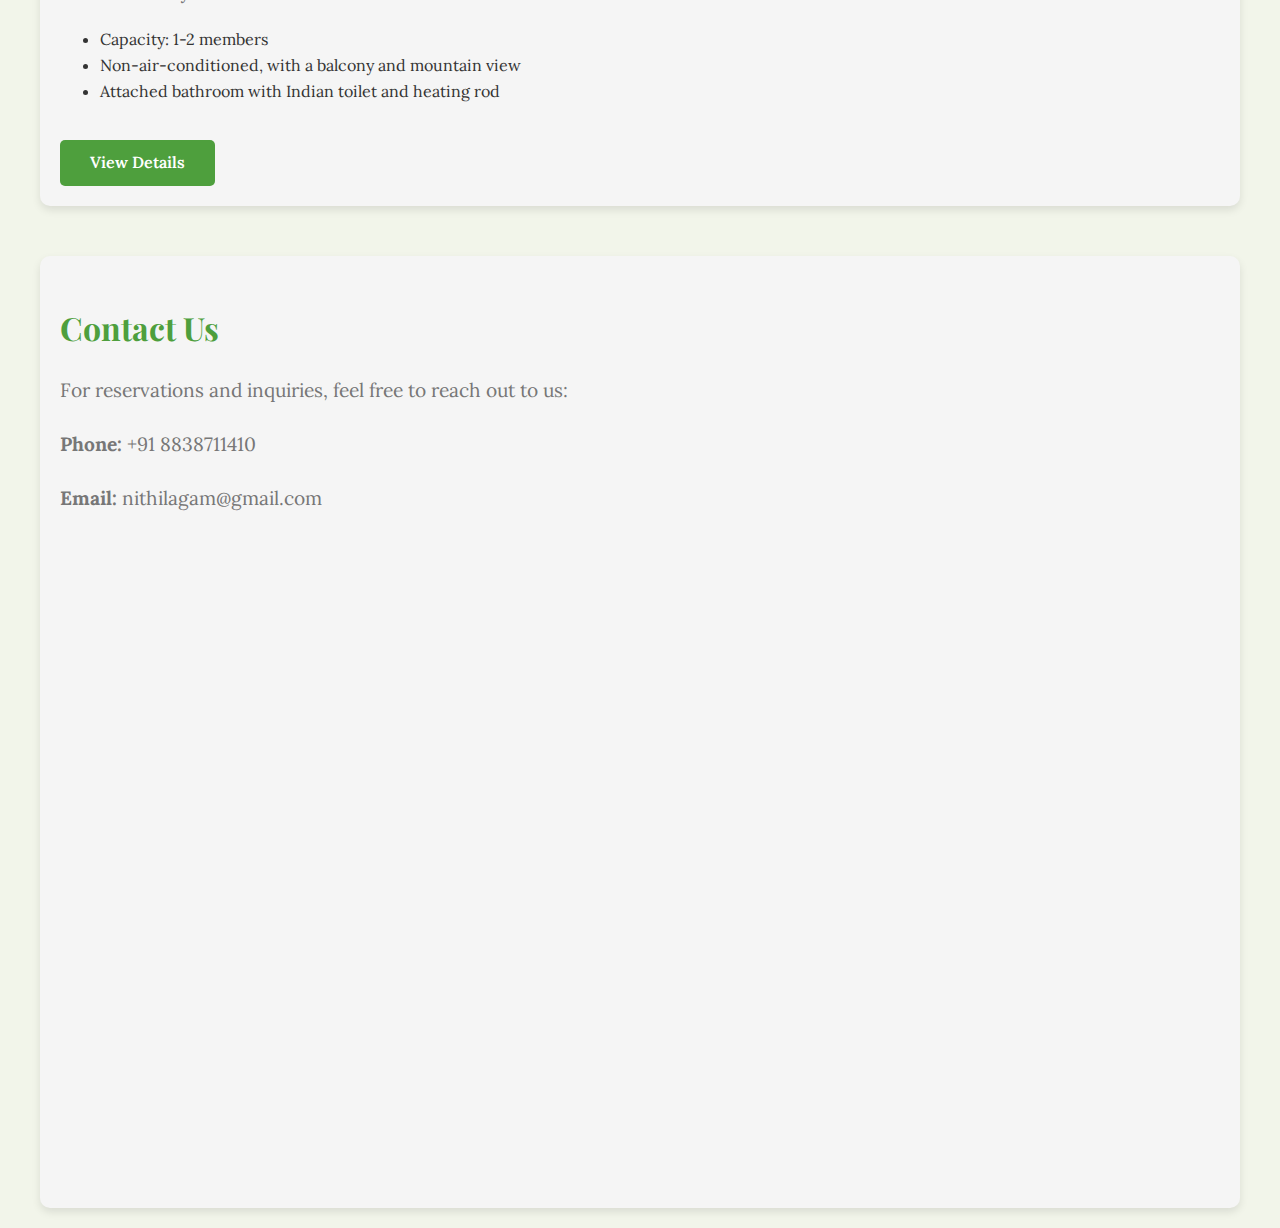
==== commit 2b6d6bb0: "Update index.html" ====
--- a/index.html
+++ b/index.html
@@ -9,11 +9,21 @@
     <!-- Optimized Google Fonts Link -->
     <link href="https://fonts.googleapis.com/css2?family=Poppins:wght@400;600&family=Playfair+Display:wght@400;700&family=Lora:wght@400;700&display=swap" rel="stylesheet">
     <style>
+        :root {
+            --primary-color: #4E9F3D;
+            --secondary-color: #F2F5EA;
+            --accent-color: #333;
+            --light-gray: #f5f5f5;
+            --dark-gray: #777;
+            --transition-speed: 0.3s;
+        }
+
         body {
             font-family: 'Lora', serif;
             margin: 0;
             padding: 0;
-            color: #333;
+            background-color: var(--secondary-color);
+            color: var(--accent-color);
             line-height: 1.6;
         }
 
@@ -32,12 +42,14 @@
             font-family: 'Playfair Display', serif;
             font-size: 3rem;
             font-weight: 700;
+            color: var(--primary-color);
             margin-bottom: 10px;
         }
 
         p {
             font-size: 1.2rem;
-            line-height: 1.6;
+            line-height: 1.8;
+            color: var(--dark-gray);
         }
 
         h2 {
@@ -45,11 +57,26 @@
             font-size: 2rem;
             font-weight: 700;
             margin-bottom: 20px;
+            color: var(--primary-color);
         }
 
         .highlights ul {
-            list-style: disc;
-            margin-left: 20px;
+            list-style: none;
+            padding: 0;
+        }
+
+        .highlights li {
+            background: var(--primary-color);
+            color: white;
+            margin: 10px 0;
+            padding: 10px;
+            border-radius: 8px;
+            font-weight: 600;
+            transition: transform var(--transition-speed);
+        }
+
+        .highlights li:hover {
+            transform: scale(1.05);
         }
 
         .grid {
@@ -63,21 +90,35 @@
             width: 100%;
             height: auto;
             border-radius: 10px;
-            loading: lazy;
+            transition: transform var(--transition-speed), box-shadow var(--transition-speed);
+        }
+
+        .grid img:hover {
+            transform: scale(1.05);
+            box-shadow: 0 4px 20px rgba(0, 0, 0, 0.2);
         }
 
         .rooms .room {
-            margin-top: 30px;
+            margin-top: 50px;
             display: flex;
             align-items: flex-start;
             flex-wrap: wrap;
+            background: var(--light-gray);
+            padding: 20px;
+            border-radius: 10px;
+            box-shadow: 0 4px 8px rgba(0, 0, 0, 0.1);
         }
 
         .rooms .room img {
             width: 40%;
             margin-right: 20px;
             border-radius: 10px;
-            loading: lazy;
+            transition: transform var(--transition-speed), box-shadow var(--transition-speed);
+        }
+
+        .rooms .room img:hover {
+            transform: scale(1.05);
+            box-shadow: 0 4px 20px rgba(0, 0, 0, 0.2);
         }
 
         .rooms .room .room-details {
@@ -86,22 +127,27 @@
 
         .contact {
             margin-top: 50px;
+            padding: 20px;
+            background: var(--light-gray);
+            border-radius: 10px;
+            box-shadow: 0 4px 8px rgba(0, 0, 0, 0.1);
         }
 
         .button {
             display: inline-block;
-            background-color: #333;
-            color: white;
-            padding: 10px 20px;
+            background-color: var(--primary-color);
+            color: white;
+            padding: 10px 30px;
             text-decoration: none;
             border-radius: 5px;
             margin-top: 20px;
             font-weight: 600;
-            transition: background-color 0.3s;
+            transition: background-color var(--transition-speed), transform var(--transition-speed);
         }
 
         .button:hover {
-            background-color: #555;
+            background-color: #388e3c;
+            transform: scale(1.05);
         }
 
         .text-center {
@@ -114,6 +160,25 @@
             color: white;
             padding: 100px 0;
             text-align: center;
+            position: relative;
+        }
+
+        .hero::after {
+            content: '';
+            position: absolute;
+            top: 0;
+            left: 0;
+            width: 100%;
+            height: 100%;
+            background: rgba(0, 0, 0, 0.4);
+            z-index: 0;
+        }
+
+        .hero h1,
+        .hero p,
+        .hero a {
+            position: relative;
+            z-index: 1;
         }
 
         .map-container {
@@ -138,19 +203,26 @@
         .contact-form input[type="email"],
         .contact-form textarea {
             width: 100%;
-            padding: 10px;
+            padding: 15px;
             margin-bottom: 10px;
             border: 1px solid #ccc;
             border-radius: 5px;
+            box-shadow: 0 2px 5px rgba(0, 0, 0, 0.1);
         }
 
         .contact-form button[type="submit"] {
-            background-color: #007bff;
+            background-color: var(--primary-color);
             color: white;
             padding: 10px 20px;
             border: none;
             border-radius: 5px;
             cursor: pointer;
+            transition: background-color var(--transition-speed), transform var(--transition-speed);
+        }
+
+        .contact-form button[type="submit"]:hover {
+            background-color: #388e3c;
+            transform: scale(1.05);
         }
 
         /* Table styling */
@@ -169,7 +241,8 @@
         }
 
         th {
-            background-color: #f5f5f5;
+            background-color: var(--primary-color);
+            color: white;
             font-weight: bold;
         }
 
@@ -178,6 +251,7 @@
             font-weight: bold;
             margin-bottom: 10px;
             text-align: center;
+            color: var(--primary-color);
         }
 
         /* Responsive Design Enhancements */
@@ -209,52 +283,44 @@
         <header>
             <div class="hero" style="background-image: url('https://raw.githubusercontent.com/varunleaf/Nithilagam.github.io/main/public/images/image_1.jpg');">
                 <h1>Nithilagam Homestays</h1>
-                <p>Indulge in the serenity and refined comfort of Nithilagam Homestays, a haven of tranquility nestled amidst the breathtaking landscapes of India. Our exclusive retreat offers discerning travelers an unforgettable escape, where personalized service and exquisite accommodations create an experience of unparalleled luxury.</p>
-                <a class="button" href="https://www.airbnb.co.in/rooms/1183996857070601185?locale=en&_set_bev_on_new_domain=1729102076_EAMTMwZTE2MmVjMW&source_impression_id=p3_1729102114_P3C9B2oW1tT9l3I_">Explore Our Sanctuary</a>
+                <p>Indulge in the serenity and refined comfort of Nithilagam Homestays, a haven of tranquility nestled amidst the breathtaking landscapes of India.</p>
+                <a class="button" href="https://www.airbnb.co.in/rooms/1183996857070601185?locale=en&_set_bev_on_new_domain=1729102076_EAMTMwZTE2MmVjMW&source_impression_id=p3_1729102114_P3C9B2oW1tT9l3I_">Book Now</a>
             </div>
         </header>
 
         <section class="highlights">
-            <h2>Property Highlights</h2>
+            <h2 class="text-center">Why Choose Us?</h2>
             <ul>
-                <li><strong>Free WiFi:</strong> Stay connected with our high-speed internet.</li>
-                <li><strong>Family Rooms:</strong> Spacious accommodations perfect for families.</li>
-                <li><strong>Free Parking:</strong> Convenient parking for all guests.</li>
-                <li><strong>Non-Smoking Rooms:</strong> Enjoy a clean, smoke-free environment.</li>
+                <li>Spacious rooms with modern amenities</li>
+                <li>Stunning mountain views</li>
+                <li>Quiet, peaceful environment</li>
+                <li>Fully equipped kitchen for self-catering</li>
+                <li>Proximity to local attractions</li>
             </ul>
-            <div class="grid">
-                <img src="https://raw.githubusercontent.com/varunleaf/Nithilagam.github.io/main/public/images/image_1.jpg" alt="Beautiful exterior view of Nithilagam Homestays" loading="lazy">
-                <img src="https://raw.githubusercontent.com/varunleaf/Nithilagam.github.io/main/public/images/image_2.jpg" alt="Luxurious interior of the homestay" loading="lazy">
-                <img src="https://raw.githubusercontent.com/varunleaf/Nithilagam.github.io/main/public/images/image_3.jpg" alt="Serene garden area at Nithilagam Homestays" loading="lazy">
-            </div>
         </section>
 
         <section class="rooms">
-            <h2>Exquisite Accommodations</h2>
-
-            <!-- Deluxe Family Suite -->
+            <h2>Our Rooms</h2>
+
             <div class="room">
-                <img src="https://raw.githubusercontent.com/varunleaf/Nithilagam.github.io/main/public/images/image_4.jpg" alt="Deluxe Family Suite" loading="lazy">
+                <img src="https://raw.githubusercontent.com/varunleaf/Nithilagam.github.io/main/public/images/image_7.jpg" alt="Deluxe Family Suite">
                 <div class="room-details">
                     <h3>Deluxe Family Suite</h3>
-                    <p>This spacious suite is perfect for families, offering comfortable accommodation for 2 to 6 people. With a living room, dedicated workspace, and a fully equipped kitchen, it's ideal for a longer stay.</p>
+                    <p>A perfect retreat for families, this suite offers a spacious living area, balcony, and kitchen facilities for a comfortable stay.</p>
                     <ul>
                         <li>Capacity: 2-6 members</li>
-                        <li>Living room with double cot, sofa, workspace, and balcony</li>
-                        <li>Kitchen with induction stove, saucepan, kettle, toaster, dining table</li>
-                        <li>Air-conditioned bedroom with a king bed</li>
-                        <li>Bathroom with Western toilet and geyser, plus an additional Indian toilet</li>
+                        <li>Living room with a double cot, sofa, and workspace</li>
+                        <li>Kitchen with induction stove, electric kettle, and more</li>
                     </ul>
                     <a href="https://www.airbnb.co.in/rooms/1183996857070601185?locale=en&_set_bev_on_new_domain=1729102076_EAMTMwZTE2MmVjMW&source_impression_id=p3_1729102114_P3C9B2oW1tT9l3I_" class="button">View Details</a>
                 </div>
             </div>
 
-            <!-- Single Room with Double Cot -->
             <div class="room">
-                <img src="https://raw.githubusercontent.com/varunleaf/Nithilagam.github.io/main/public/images/image_5.jpg" alt="Single Room with Double Cot" loading="lazy">
+                <img src="https://raw.githubusercontent.com/varunleaf/Nithilagam.github.io/main/public/images/image_8.jpg" alt="Single Room with Double Cot">
                 <div class="room-details">
                     <h3>Single Room with Double Cot</h3>
-                    <p>Perfect for solo travelers or couples, this cozy room offers a relaxing stay with a balcony providing stunning mountain views.</p>
+                    <p>Cozy and comfortable, this room is ideal for couples or solo travelers, with a scenic balcony view.</p>
                     <ul>
                         <li>Capacity: 1-2 members</li>
                         <li>Non-air-conditioned, with a balcony and mountain view</li>
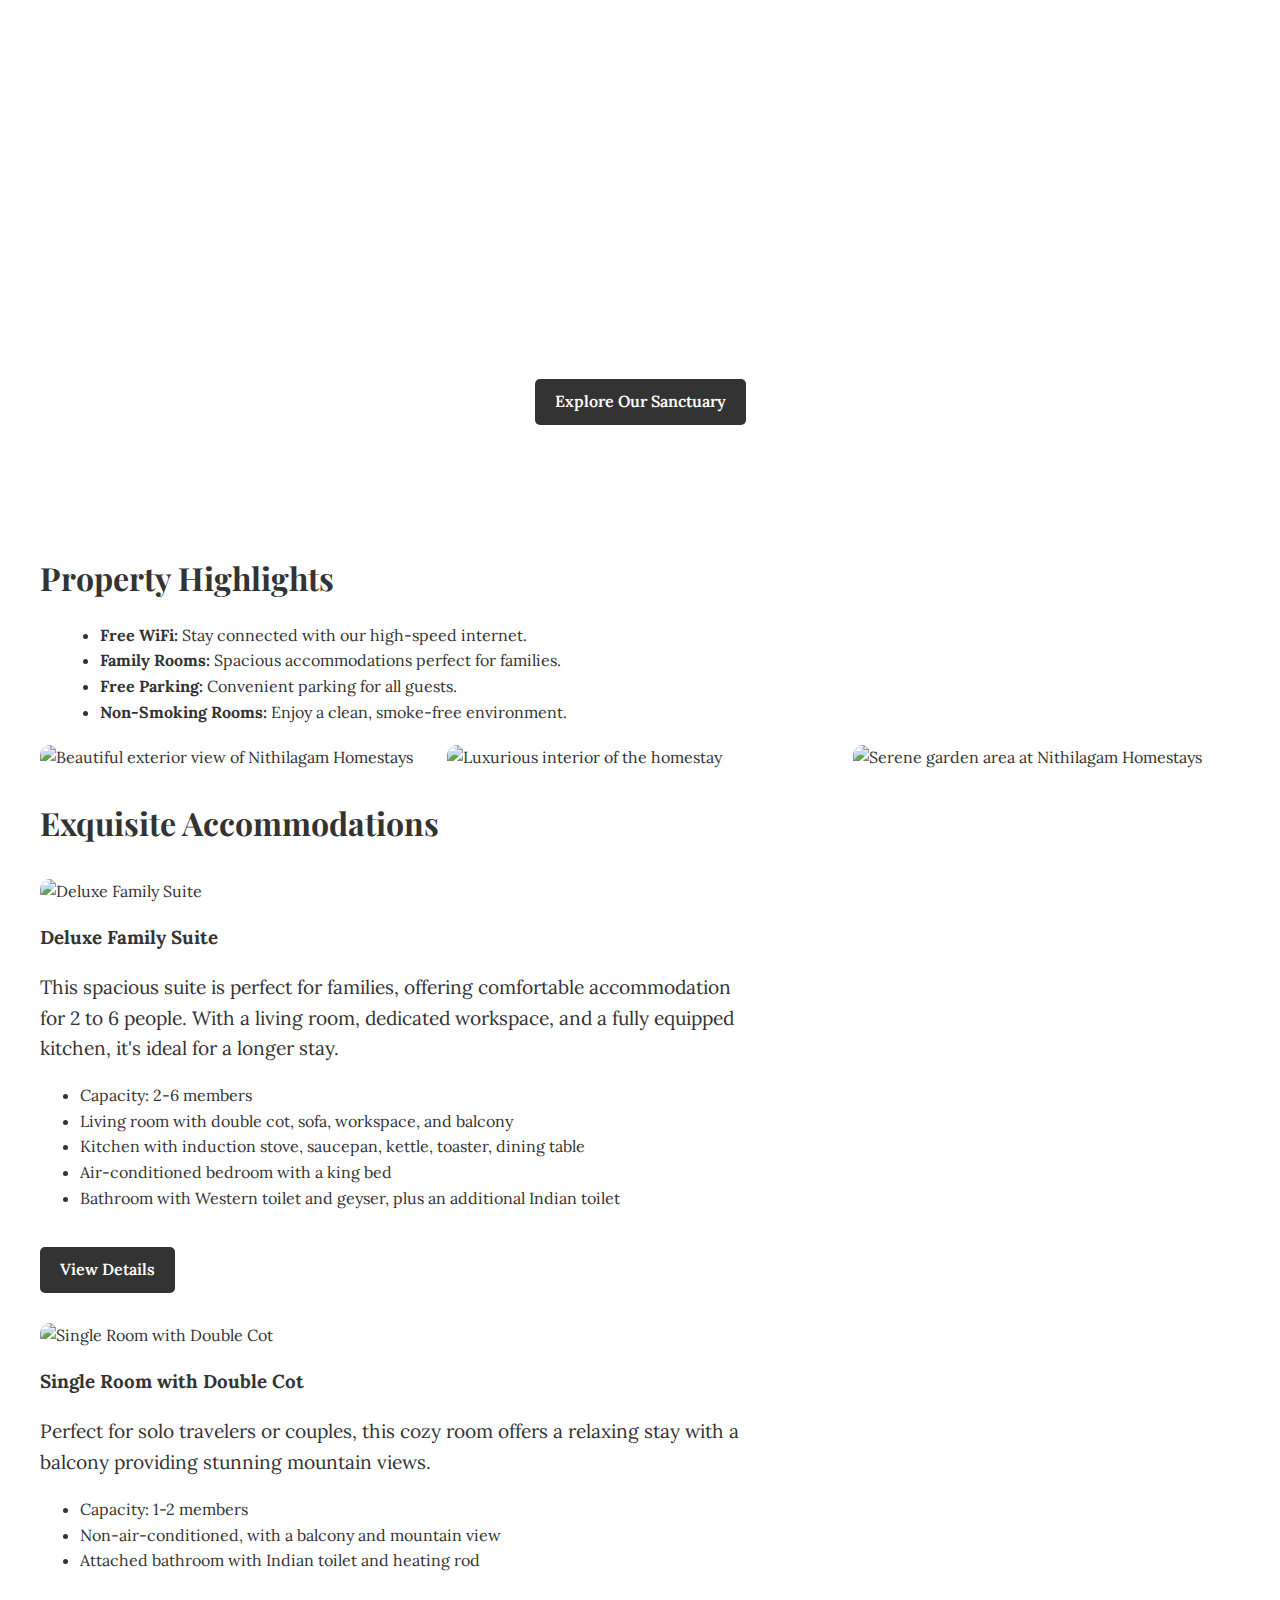
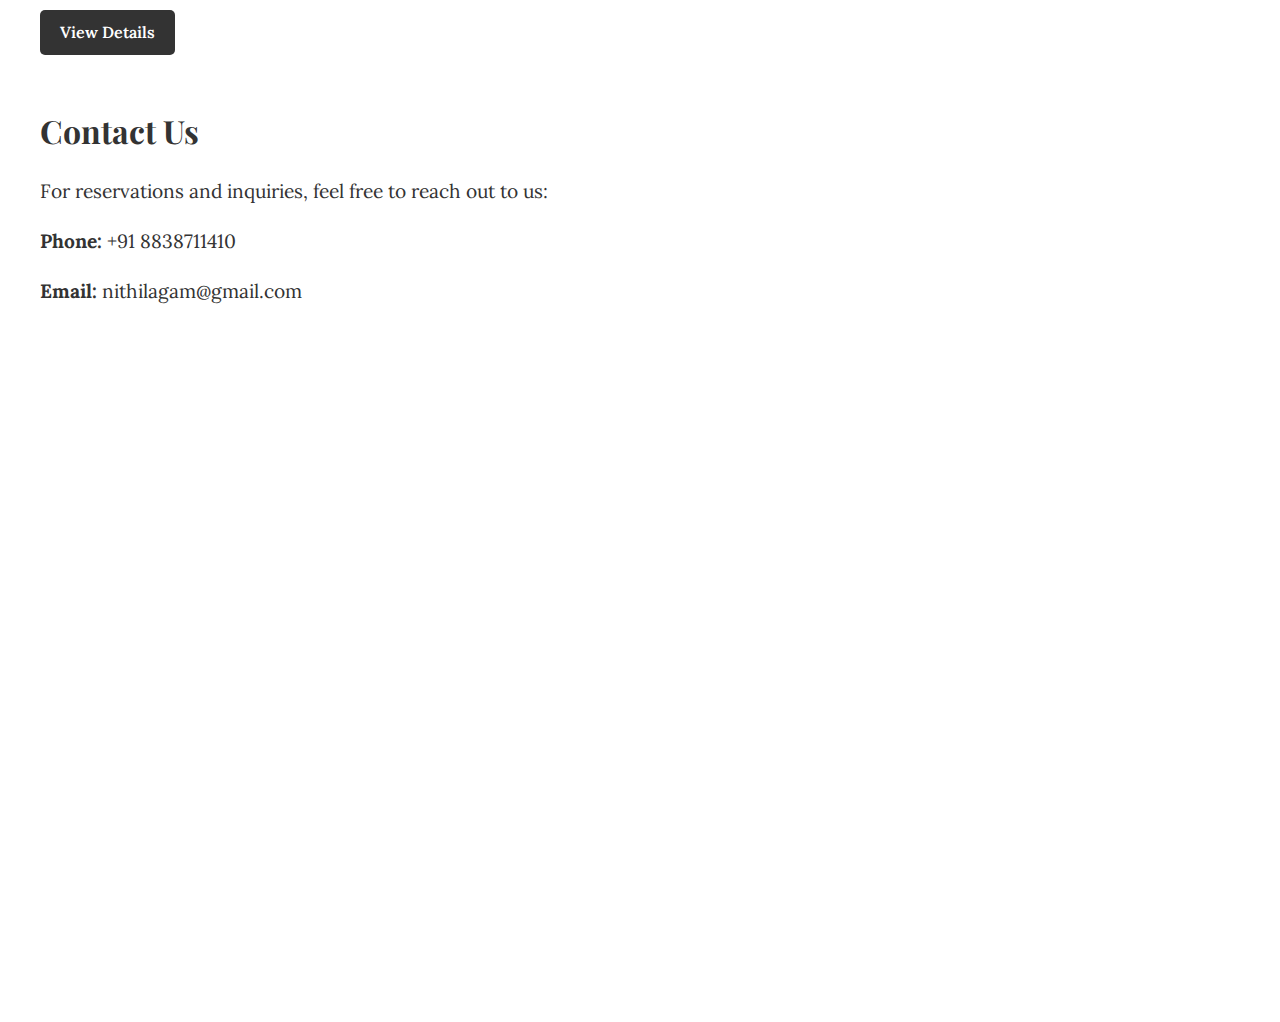
==== commit bf453ba2: "Update index.html" ====
--- a/index.html
+++ b/index.html
@@ -9,21 +9,11 @@
     <!-- Optimized Google Fonts Link -->
     <link href="https://fonts.googleapis.com/css2?family=Poppins:wght@400;600&family=Playfair+Display:wght@400;700&family=Lora:wght@400;700&display=swap" rel="stylesheet">
     <style>
-        :root {
-            --primary-color: #4E9F3D;
-            --secondary-color: #F2F5EA;
-            --accent-color: #333;
-            --light-gray: #f5f5f5;
-            --dark-gray: #777;
-            --transition-speed: 0.3s;
-        }
-
         body {
             font-family: 'Lora', serif;
             margin: 0;
             padding: 0;
-            background-color: var(--secondary-color);
-            color: var(--accent-color);
+            color: #333;
             line-height: 1.6;
         }
 
@@ -42,14 +32,12 @@
             font-family: 'Playfair Display', serif;
             font-size: 3rem;
             font-weight: 700;
-            color: var(--primary-color);
             margin-bottom: 10px;
         }
 
         p {
             font-size: 1.2rem;
-            line-height: 1.8;
-            color: var(--dark-gray);
+            line-height: 1.6;
         }
 
         h2 {
@@ -57,26 +45,11 @@
             font-size: 2rem;
             font-weight: 700;
             margin-bottom: 20px;
-            color: var(--primary-color);
         }
 
         .highlights ul {
-            list-style: none;
-            padding: 0;
-        }
-
-        .highlights li {
-            background: var(--primary-color);
-            color: white;
-            margin: 10px 0;
-            padding: 10px;
-            border-radius: 8px;
-            font-weight: 600;
-            transition: transform var(--transition-speed);
-        }
-
-        .highlights li:hover {
-            transform: scale(1.05);
+            list-style: disc;
+            margin-left: 20px;
         }
 
         .grid {
@@ -90,35 +63,21 @@
             width: 100%;
             height: auto;
             border-radius: 10px;
-            transition: transform var(--transition-speed), box-shadow var(--transition-speed);
-        }
-
-        .grid img:hover {
-            transform: scale(1.05);
-            box-shadow: 0 4px 20px rgba(0, 0, 0, 0.2);
+            loading: lazy;
         }
 
         .rooms .room {
-            margin-top: 50px;
+            margin-top: 30px;
             display: flex;
             align-items: flex-start;
             flex-wrap: wrap;
-            background: var(--light-gray);
-            padding: 20px;
-            border-radius: 10px;
-            box-shadow: 0 4px 8px rgba(0, 0, 0, 0.1);
         }
 
         .rooms .room img {
             width: 40%;
             margin-right: 20px;
             border-radius: 10px;
-            transition: transform var(--transition-speed), box-shadow var(--transition-speed);
-        }
-
-        .rooms .room img:hover {
-            transform: scale(1.05);
-            box-shadow: 0 4px 20px rgba(0, 0, 0, 0.2);
+            loading: lazy;
         }
 
         .rooms .room .room-details {
@@ -127,27 +86,22 @@
 
         .contact {
             margin-top: 50px;
-            padding: 20px;
-            background: var(--light-gray);
-            border-radius: 10px;
-            box-shadow: 0 4px 8px rgba(0, 0, 0, 0.1);
         }
 
         .button {
             display: inline-block;
-            background-color: var(--primary-color);
+            background-color: #333;
             color: white;
-            padding: 10px 30px;
+            padding: 10px 20px;
             text-decoration: none;
             border-radius: 5px;
             margin-top: 20px;
             font-weight: 600;
-            transition: background-color var(--transition-speed), transform var(--transition-speed);
+            transition: background-color 0.3s;
         }
 
         .button:hover {
-            background-color: #388e3c;
-            transform: scale(1.05);
+            background-color: #555;
         }
 
         .text-center {
@@ -160,25 +114,6 @@
             color: white;
             padding: 100px 0;
             text-align: center;
-            position: relative;
-        }
-
-        .hero::after {
-            content: '';
-            position: absolute;
-            top: 0;
-            left: 0;
-            width: 100%;
-            height: 100%;
-            background: rgba(0, 0, 0, 0.4);
-            z-index: 0;
-        }
-
-        .hero h1,
-        .hero p,
-        .hero a {
-            position: relative;
-            z-index: 1;
         }
 
         .map-container {
@@ -203,26 +138,19 @@
         .contact-form input[type="email"],
         .contact-form textarea {
             width: 100%;
-            padding: 15px;
+            padding: 10px;
             margin-bottom: 10px;
             border: 1px solid #ccc;
             border-radius: 5px;
-            box-shadow: 0 2px 5px rgba(0, 0, 0, 0.1);
         }
 
         .contact-form button[type="submit"] {
-            background-color: var(--primary-color);
+            background-color: #007bff;
             color: white;
             padding: 10px 20px;
             border: none;
             border-radius: 5px;
             cursor: pointer;
-            transition: background-color var(--transition-speed), transform var(--transition-speed);
-        }
-
-        .contact-form button[type="submit"]:hover {
-            background-color: #388e3c;
-            transform: scale(1.05);
         }
 
         /* Table styling */
@@ -241,8 +169,7 @@
         }
 
         th {
-            background-color: var(--primary-color);
-            color: white;
+            background-color: #f5f5f5;
             font-weight: bold;
         }
 
@@ -251,7 +178,6 @@
             font-weight: bold;
             margin-bottom: 10px;
             text-align: center;
-            color: var(--primary-color);
         }
 
         /* Responsive Design Enhancements */
@@ -283,44 +209,52 @@
         <header>
             <div class="hero" style="background-image: url('https://raw.githubusercontent.com/varunleaf/Nithilagam.github.io/main/public/images/image_1.jpg');">
                 <h1>Nithilagam Homestays</h1>
-                <p>Indulge in the serenity and refined comfort of Nithilagam Homestays, a haven of tranquility nestled amidst the breathtaking landscapes of India.</p>
-                <a class="button" href="https://www.airbnb.co.in/rooms/1183996857070601185?locale=en&_set_bev_on_new_domain=1729102076_EAMTMwZTE2MmVjMW&source_impression_id=p3_1729102114_P3C9B2oW1tT9l3I_">Book Now</a>
+                <p>Indulge in the serenity and refined comfort of Nithilagam Homestays, a haven of tranquility nestled amidst the breathtaking landscapes of India. Our exclusive retreat offers discerning travelers an unforgettable escape, where personalized service and exquisite accommodations create an experience of unparalleled luxury.</p>
+                <a class="button" href="https://www.airbnb.co.in/rooms/1183996857070601185?locale=en&_set_bev_on_new_domain=1729102076_EAMTMwZTE2MmVjMW&source_impression_id=p3_1729102114_P3C9B2oW1tT9l3I_">Explore Our Sanctuary</a>
             </div>
         </header>
 
         <section class="highlights">
-            <h2 class="text-center">Why Choose Us?</h2>
+            <h2>Property Highlights</h2>
             <ul>
-                <li>Spacious rooms with modern amenities</li>
-                <li>Stunning mountain views</li>
-                <li>Quiet, peaceful environment</li>
-                <li>Fully equipped kitchen for self-catering</li>
-                <li>Proximity to local attractions</li>
+                <li><strong>Free WiFi:</strong> Stay connected with our high-speed internet.</li>
+                <li><strong>Family Rooms:</strong> Spacious accommodations perfect for families.</li>
+                <li><strong>Free Parking:</strong> Convenient parking for all guests.</li>
+                <li><strong>Non-Smoking Rooms:</strong> Enjoy a clean, smoke-free environment.</li>
             </ul>
+            <div class="grid">
+                <img src="https://raw.githubusercontent.com/varunleaf/Nithilagam.github.io/main/public/images/image_1.jpg" alt="Beautiful exterior view of Nithilagam Homestays" loading="lazy">
+                <img src="https://raw.githubusercontent.com/varunleaf/Nithilagam.github.io/main/public/images/image_2.jpg" alt="Luxurious interior of the homestay" loading="lazy">
+                <img src="https://raw.githubusercontent.com/varunleaf/Nithilagam.github.io/main/public/images/image_3.jpg" alt="Serene garden area at Nithilagam Homestays" loading="lazy">
+            </div>
         </section>
 
         <section class="rooms">
-            <h2>Our Rooms</h2>
-
+            <h2>Exquisite Accommodations</h2>
+
+            <!-- Deluxe Family Suite -->
             <div class="room">
-                <img src="https://raw.githubusercontent.com/varunleaf/Nithilagam.github.io/main/public/images/image_7.jpg" alt="Deluxe Family Suite">
+                <img src="https://raw.githubusercontent.com/varunleaf/Nithilagam.github.io/main/public/images/image_4.jpg" alt="Deluxe Family Suite" loading="lazy">
                 <div class="room-details">
                     <h3>Deluxe Family Suite</h3>
-                    <p>A perfect retreat for families, this suite offers a spacious living area, balcony, and kitchen facilities for a comfortable stay.</p>
+                    <p>This spacious suite is perfect for families, offering comfortable accommodation for 2 to 6 people. With a living room, dedicated workspace, and a fully equipped kitchen, it's ideal for a longer stay.</p>
                     <ul>
                         <li>Capacity: 2-6 members</li>
-                        <li>Living room with a double cot, sofa, and workspace</li>
-                        <li>Kitchen with induction stove, electric kettle, and more</li>
+                        <li>Living room with double cot, sofa, workspace, and balcony</li>
+                        <li>Kitchen with induction stove, saucepan, kettle, toaster, dining table</li>
+                        <li>Air-conditioned bedroom with a king bed</li>
+                        <li>Bathroom with Western toilet and geyser, plus an additional Indian toilet</li>
                     </ul>
                     <a href="https://www.airbnb.co.in/rooms/1183996857070601185?locale=en&_set_bev_on_new_domain=1729102076_EAMTMwZTE2MmVjMW&source_impression_id=p3_1729102114_P3C9B2oW1tT9l3I_" class="button">View Details</a>
                 </div>
             </div>
 
+            <!-- Single Room with Double Cot -->
             <div class="room">
-                <img src="https://raw.githubusercontent.com/varunleaf/Nithilagam.github.io/main/public/images/image_8.jpg" alt="Single Room with Double Cot">
+                <img src="https://raw.githubusercontent.com/varunleaf/Nithilagam.github.io/main/public/images/image_5.jpg" alt="Single Room with Double Cot" loading="lazy">
                 <div class="room-details">
                     <h3>Single Room with Double Cot</h3>
-                    <p>Cozy and comfortable, this room is ideal for couples or solo travelers, with a scenic balcony view.</p>
+                    <p>Perfect for solo travelers or couples, this cozy room offers a relaxing stay with a balcony providing stunning mountain views.</p>
                     <ul>
                         <li>Capacity: 1-2 members</li>
                         <li>Non-air-conditioned, with a balcony and mountain view</li>
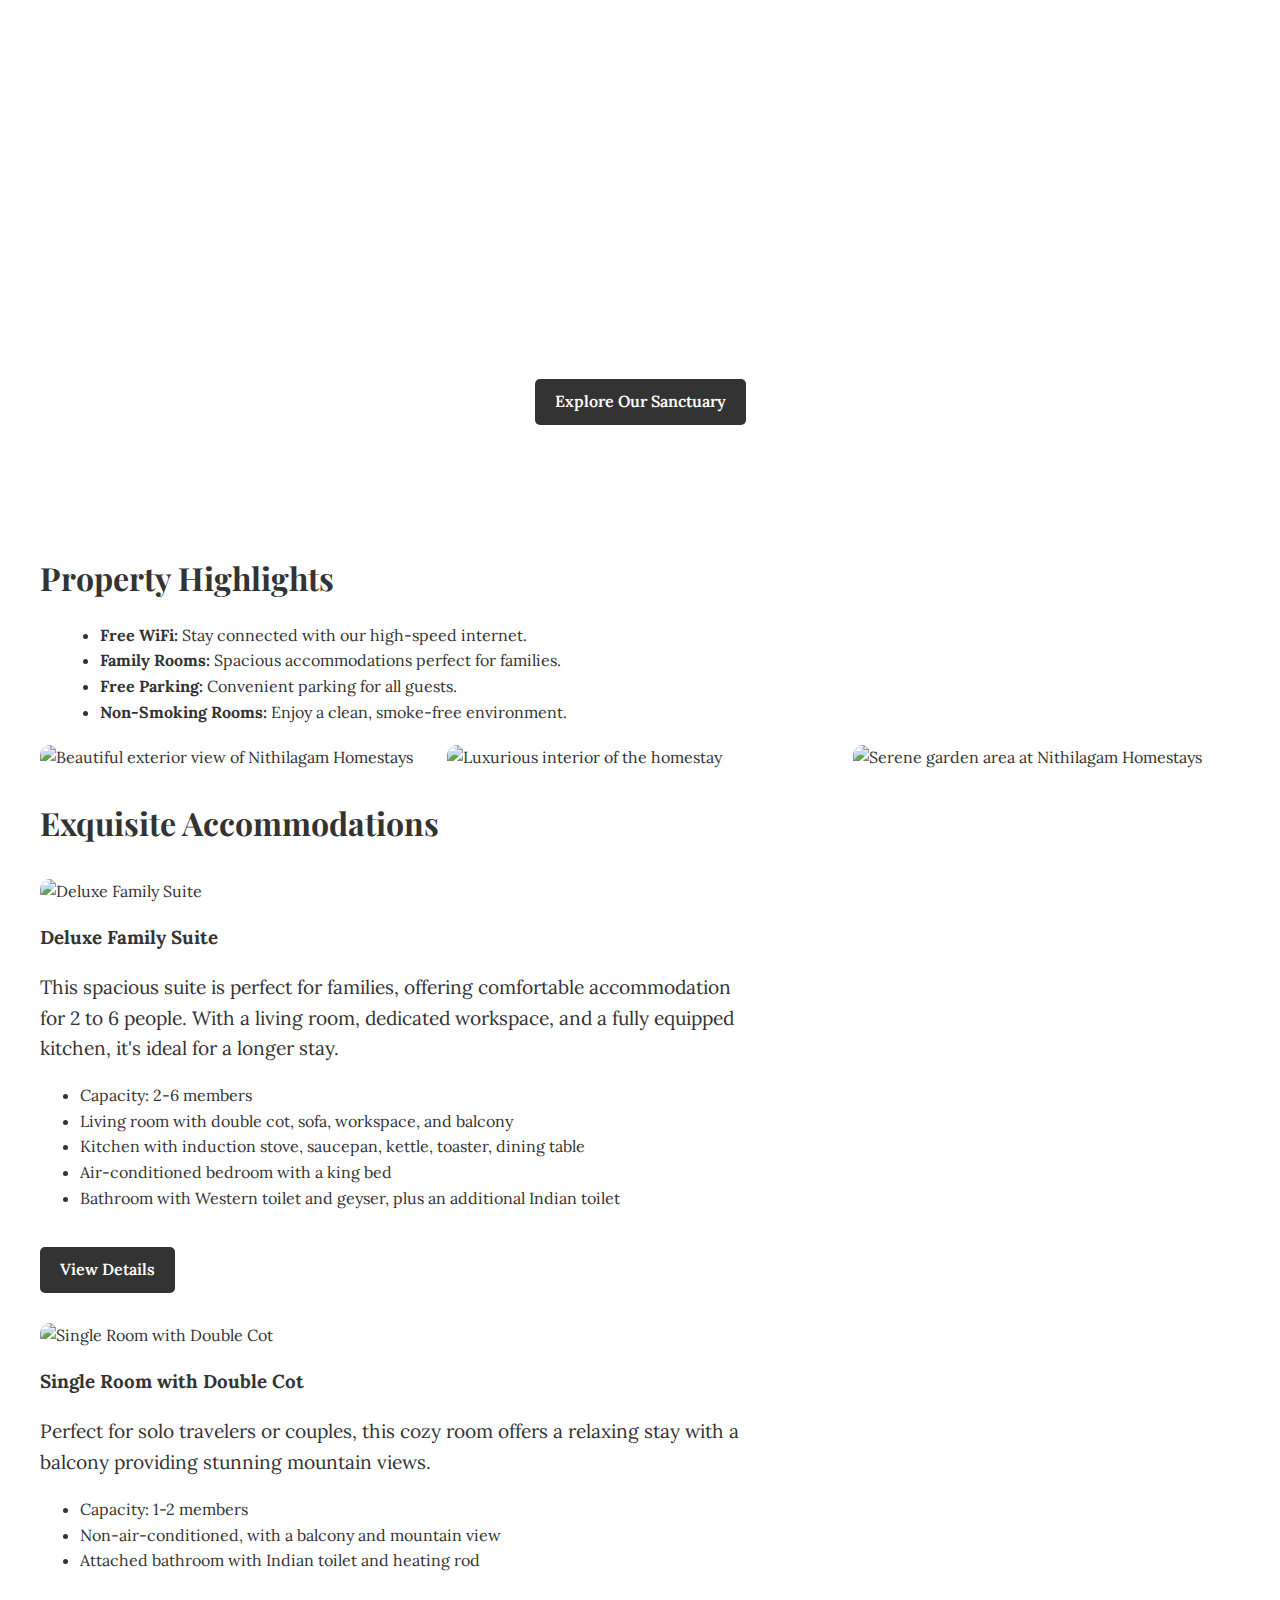
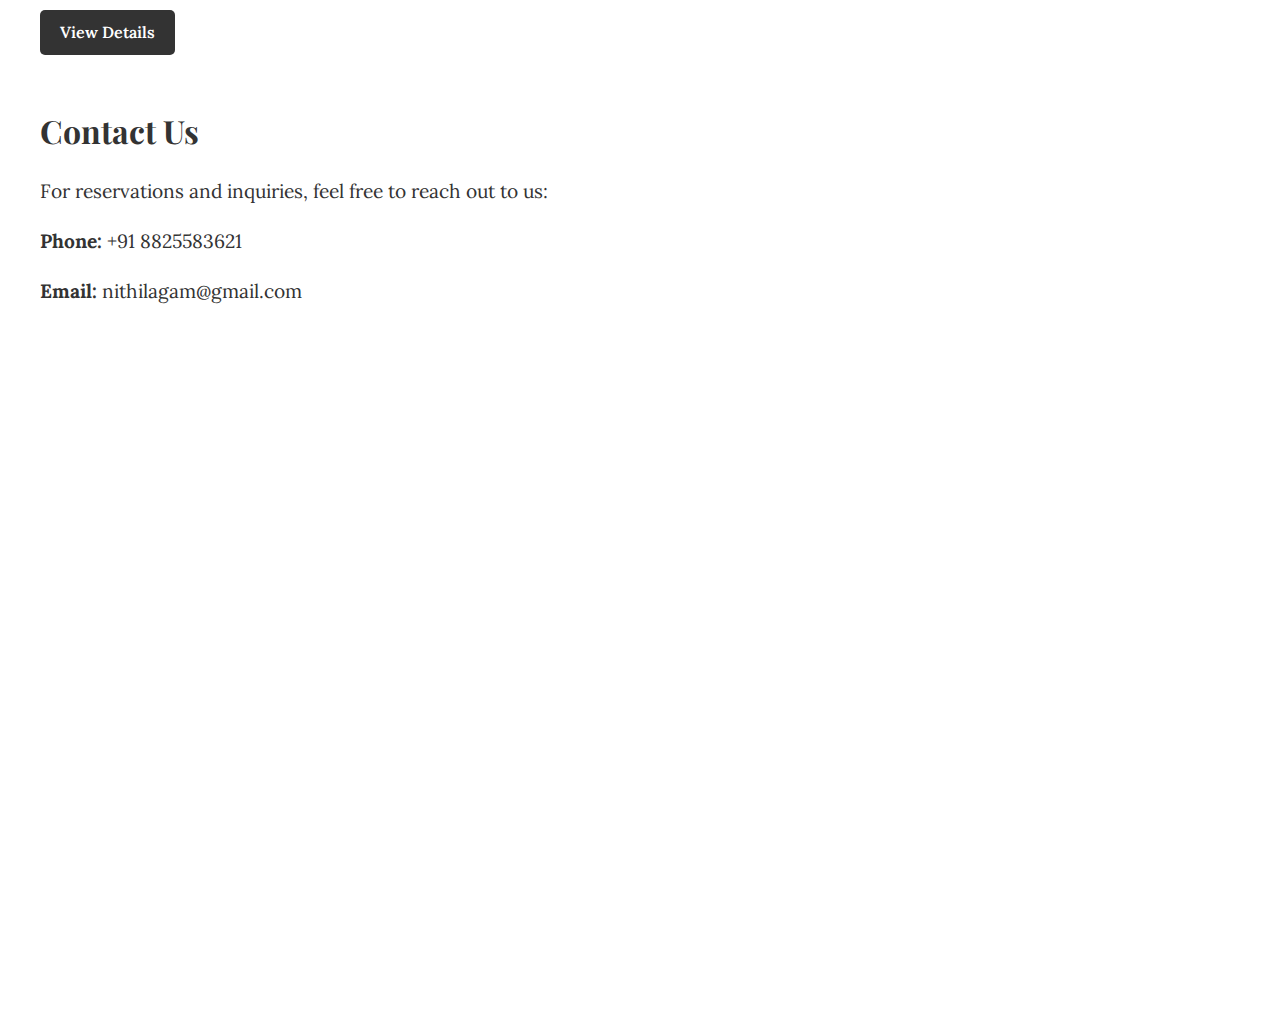
==== commit 7fe42f10: "Update index.html" ====
--- a/index.html
+++ b/index.html
@@ -268,7 +268,7 @@
         <section class="contact">
             <h2>Contact Us</h2>
             <p>For reservations and inquiries, feel free to reach out to us:</p>
-            <p><strong>Phone:</strong> +91 8838711410</p>
+            <p><strong>Phone:</strong> +91 8825583621</p>
             <p><strong>Email:</strong> nithilagam@gmail.com</p>
 
             <!-- Embedded Google Map -->
